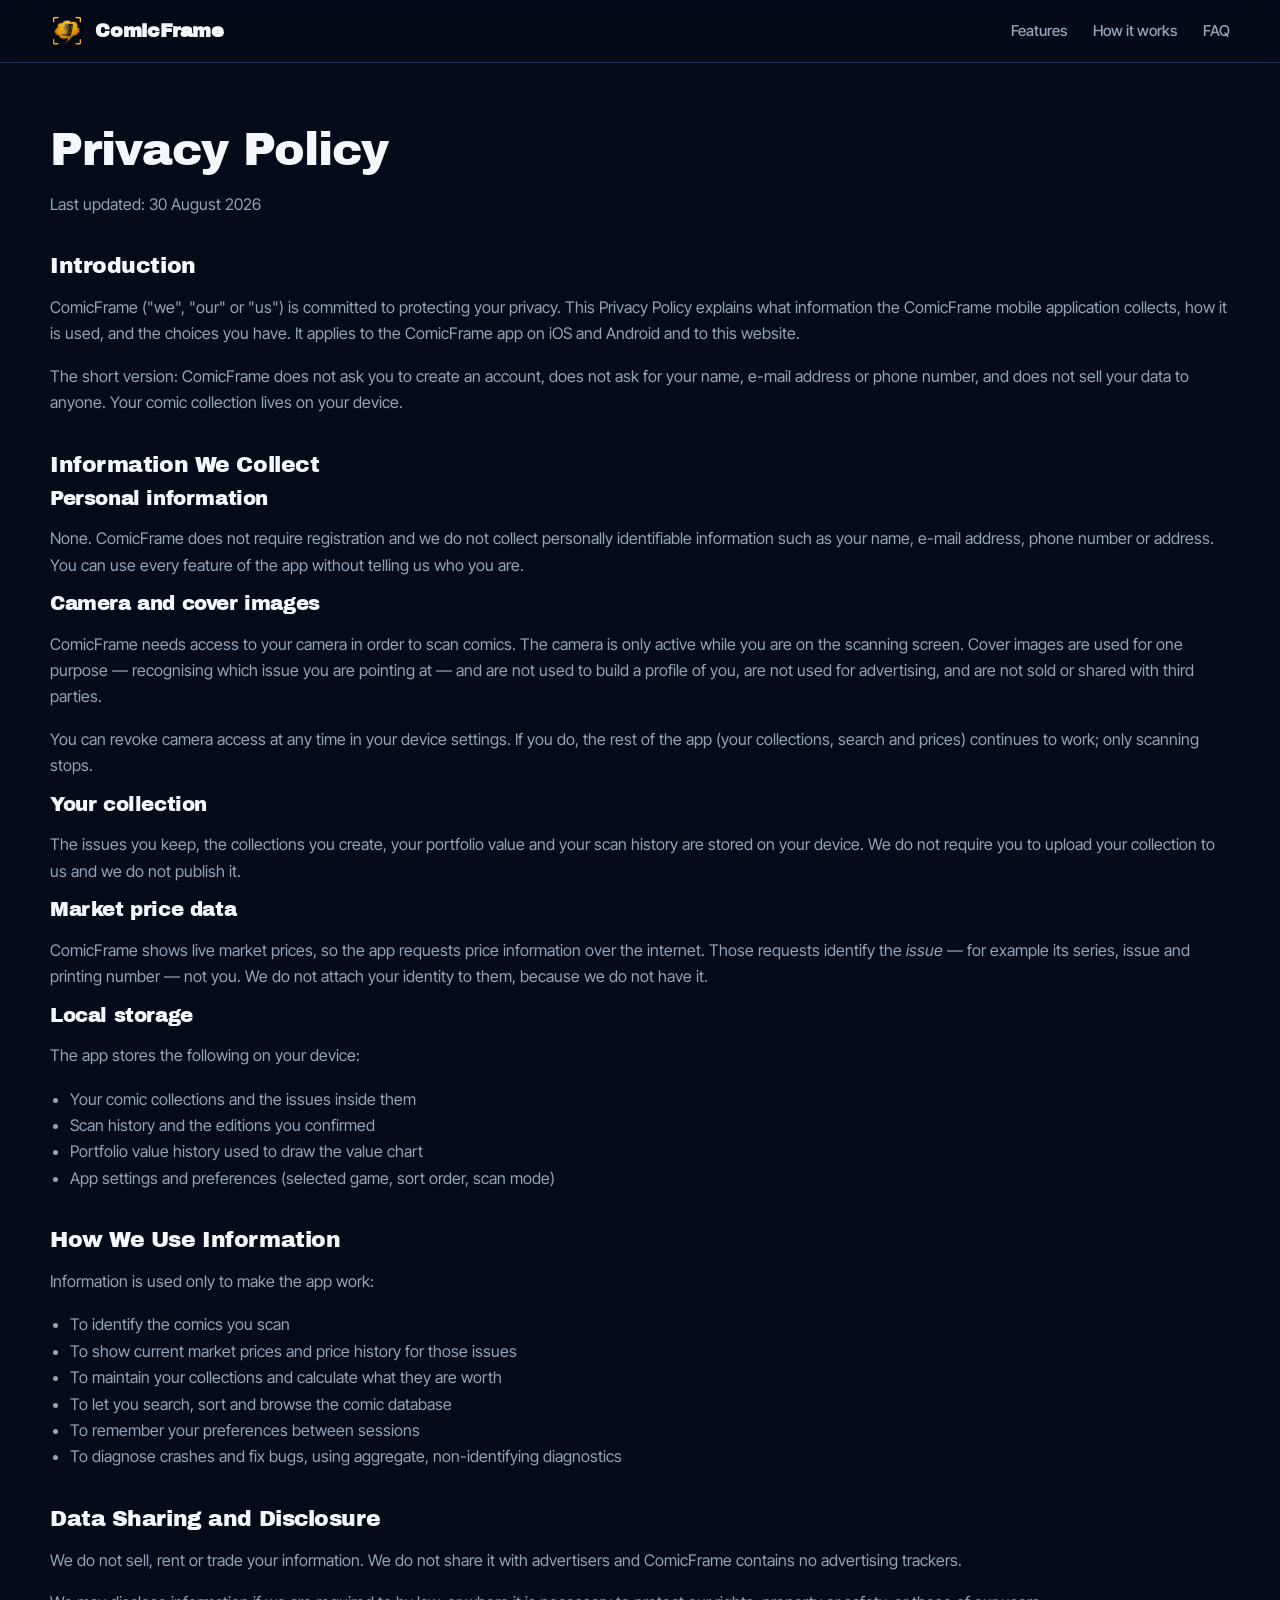
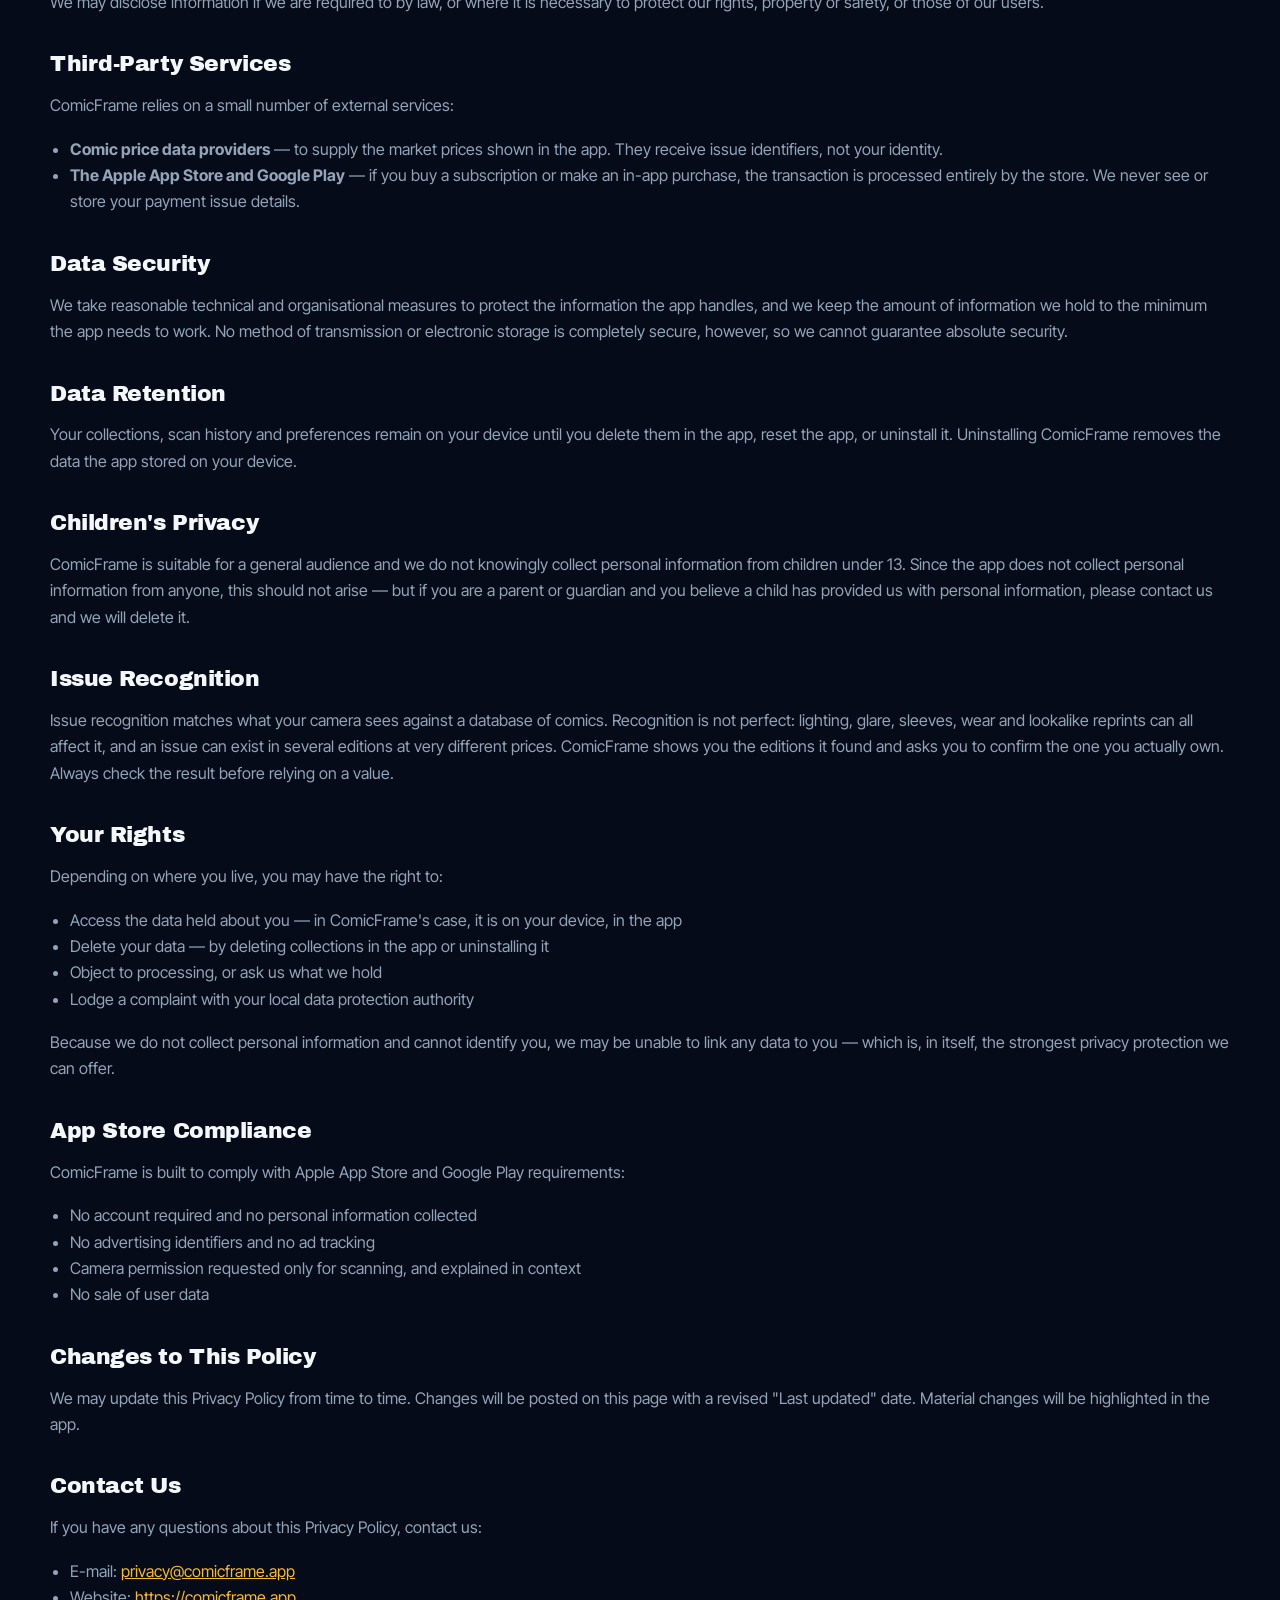
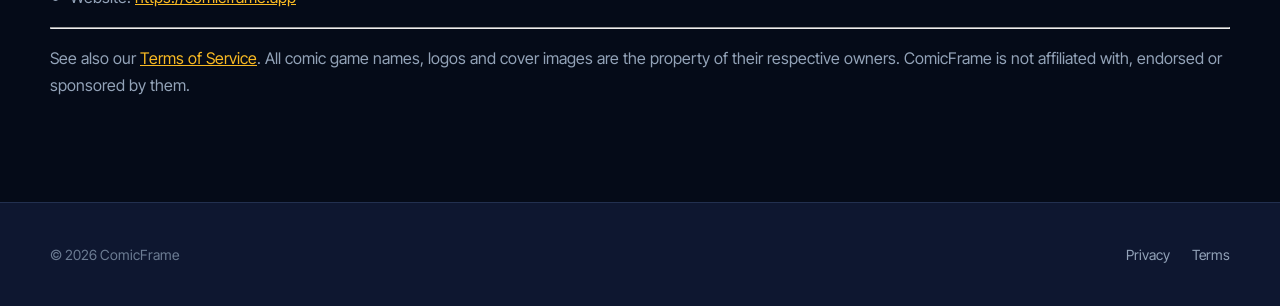
==== privacy.html @ e2e38753 "Add files via upload" ====
<!DOCTYPE html>
<html lang="en">
<head>
<meta charset="utf-8">
<meta name="viewport" content="width=device-width, initial-scale=1">
<title>Privacy Policy — ComicFrame</title>
<meta name="description" content="How ComicFrame handles your data: no account, no personal information, and your collection stays yours.">
<meta name="theme-color" content="#050B18">
<meta name="robots" content="index,follow">
<link rel="canonical" href="https://comicframe.app/privacy.html">
<link rel="icon" href="images/favicon-32.png" sizes="32x32">
<link rel="apple-touch-icon" href="images/apple-touch-icon.png">
<link rel="preconnect" href="https://fonts.googleapis.com">
<link rel="preconnect" href="https://fonts.gstatic.com" crossorigin>
<link href="https://fonts.googleapis.com/css2?family=Archivo+Black&family=Inter+Tight:wght@400;500;600;700&display=swap" rel="stylesheet">
<link rel="stylesheet" href="styles.css">
</head>
<body>

<a class="sr-only" href="#main">Skip to content</a>

<header class="nav" id="top">
  <div class="wrap nav__inner">
    <a class="brand" href="index.html">
      <img src="images/icon.png" alt="" width="34" height="34">
      <b>ComicFrame</b>
    </a>
    <nav class="nav__links" aria-label="Sections">
      <a href="index.html#features">Features</a>
      <a href="index.html#how">How it works</a>
      <a href="index.html#faq">FAQ</a>
    </nav>
  </div>
</header>

<main id="main" tabindex="-1" class="legal">
  <div class="wrap">
    <article>
        <header>
          <h1>Privacy Policy</h1>
          <p>Last updated: 30 August 2026</p>
        </header>
    
        <div>
          <h2>Introduction</h2>
          <p>
            ComicFrame ("we", "our" or "us") is committed to protecting your privacy. This Privacy
            Policy explains what information the ComicFrame mobile application collects, how it is
            used, and the choices you have. It applies to the ComicFrame app on iOS and Android and
            to this website.
          </p>
          <p>
            The short version: ComicFrame does not ask you to create an account, does not ask for
            your name, e-mail address or phone number, and does not sell your data to anyone. Your
            comic collection lives on your device.
          </p>
    
          <h2>Information We Collect</h2>
    
          <h3>Personal information</h3>
          <p>
            None. ComicFrame does not require registration and we do not collect personally
            identifiable information such as your name, e-mail address, phone number or address.
            You can use every feature of the app without telling us who you are.
          </p>
    
          <h3>Camera and cover images</h3>
          <p>
            ComicFrame needs access to your camera in order to scan comics. The camera is only active
            while you are on the scanning screen. Cover images are used for one purpose — recognising
            which issue you are pointing at — and are not used to build a profile of you, are not
            used for advertising, and are not sold or shared with third parties.
          </p>
          <p>
            You can revoke camera access at any time in your device settings. If you do, the rest of
            the app (your collections, search and prices) continues to work; only scanning stops.
          </p>
    
          <h3>Your collection</h3>
          <p>
            The issues you keep, the collections you create, your portfolio value and your scan
            history are stored on your device. We do not require you to upload your collection to us
            and we do not publish it.
          </p>
    
          <h3>Market price data</h3>
          <p>
            ComicFrame shows live market prices, so the app requests price information over the
            internet. Those requests identify the <em>issue</em> — for example its series, issue and printing
            number — not you. We do not attach your identity to them, because we do not have it.
          </p>
    
          <h3>Local storage</h3>
          <p>The app stores the following on your device:</p>
          <ul>
            <li>Your comic collections and the issues inside them</li>
            <li>Scan history and the editions you confirmed</li>
            <li>Portfolio value history used to draw the value chart</li>
            <li>App settings and preferences (selected game, sort order, scan mode)</li>
          </ul>
    
          <h2>How We Use Information</h2>
          <p>Information is used only to make the app work:</p>
          <ul>
            <li>To identify the comics you scan</li>
            <li>To show current market prices and price history for those issues</li>
            <li>To maintain your collections and calculate what they are worth</li>
            <li>To let you search, sort and browse the comic database</li>
            <li>To remember your preferences between sessions</li>
            <li>To diagnose crashes and fix bugs, using aggregate, non-identifying diagnostics</li>
          </ul>
    
          <h2>Data Sharing and Disclosure</h2>
          <p>
            We do not sell, rent or trade your information. We do not share it with advertisers and
            ComicFrame contains no advertising trackers.
          </p>
          <p>
            We may disclose information if we are required to by law, or where it is necessary to
            protect our rights, property or safety, or those of our users.
          </p>
    
          <h2>Third-Party Services</h2>
          <p>ComicFrame relies on a small number of external services:</p>
          <ul>
            <li>
              <strong>Comic price data providers</strong> — to supply the market prices shown in the
              app. They receive issue identifiers, not your identity.
            </li>
            <li>
              <strong>The Apple App Store and Google Play</strong> — if you buy a subscription or make
              an in-app purchase, the transaction is processed entirely by the store. We never see or
              store your payment issue details.
            </li>
          </ul>
    
          <h2>Data Security</h2>
          <p>
            We take reasonable technical and organisational measures to protect the information the
            app handles, and we keep the amount of information we hold to the minimum the app needs
            to work. No method of transmission or electronic storage is completely secure, however,
            so we cannot guarantee absolute security.
          </p>
    
          <h2>Data Retention</h2>
          <p>
            Your collections, scan history and preferences remain on your device until you delete
            them in the app, reset the app, or uninstall it. Uninstalling ComicFrame removes the data
            the app stored on your device.
          </p>
    
          <h2>Children's Privacy</h2>
          <p>
            ComicFrame is suitable for a general audience and we do not knowingly collect personal
            information from children under 13. Since the app does not collect personal information
            from anyone, this should not arise — but if you are a parent or guardian and you believe
            a child has provided us with personal information, please contact us and we will delete
            it.
          </p>
    
          <h2>Issue Recognition</h2>
          <p>
            Issue recognition matches what your camera sees against a database of comics.
            Recognition is not perfect: lighting, glare, sleeves, wear and lookalike reprints can all
            affect it, and an issue can exist in several editions at very different prices. ComicFrame
            shows you the editions it found and asks you to confirm the one you actually own. Always
            check the result before relying on a value.
          </p>
    
          <h2>Your Rights</h2>
          <p>Depending on where you live, you may have the right to:</p>
          <ul>
            <li>Access the data held about you — in ComicFrame's case, it is on your device, in the app</li>
            <li>Delete your data — by deleting collections in the app or uninstalling it</li>
            <li>Object to processing, or ask us what we hold</li>
            <li>Lodge a complaint with your local data protection authority</li>
          </ul>
          <p>
            Because we do not collect personal information and cannot identify you, we may be unable
            to link any data to you — which is, in itself, the strongest privacy protection we can
            offer.
          </p>
    
          <h2>App Store Compliance</h2>
          <p>ComicFrame is built to comply with Apple App Store and Google Play requirements:</p>
          <ul>
            <li>No account required and no personal information collected</li>
            <li>No advertising identifiers and no ad tracking</li>
            <li>Camera permission requested only for scanning, and explained in context</li>
            <li>No sale of user data</li>
          </ul>
    
          <h2>Changes to This Policy</h2>
          <p>
            We may update this Privacy Policy from time to time. Changes will be posted on this page
            with a revised "Last updated" date. Material changes will be highlighted in the app.
          </p>
    
          <h2>Contact Us</h2>
          <p>If you have any questions about this Privacy Policy, contact us:</p>
          <ul>
            <li>E-mail: <a href="mailto:privacy@comicframe.app">privacy@comicframe.app</a></li>
            <li>Website: <a href="https://comicframe.app">https://comicframe.app</a></li>
          </ul>
    
          <hr>
    
          <p>
            See also our <a href="terms.html">Terms of Service</a>. All comic game names, logos
            and cover images are the property of their respective owners. ComicFrame is not affiliated
            with, endorsed or sponsored by them.
          </p>
        </div>
      </article>
  </div>
</main>

<footer class="footer">
  <div class="wrap footer__inner">
    <small>&copy; 2026 ComicFrame</small>
    <nav aria-label="Legal">
      <a href="privacy.html">Privacy</a>
      <a href="terms.html">Terms</a>
    </nav>
  </div>
</footer>

</body>
</html>
---- styles.css ----
/* ═══════════════════════════════════════════════════════════════
   ComicFrame — styles.css
   Bez frameworków, bez zależności.

   TOŻSAMOŚĆ WZIĘTA Z IKONY, nie wymyślona od nowa: granatowe tło,
   złoty akcent, rastrowe kropki i narożniki celownika. Ikona ma
   dokładnie te cztery elementy i strona ma je powtarzać, żeby
   listing w sklepie i strona wyglądały jak jedna rzecz.

   Barwy złota pobrane próbnikiem wprost z `images/icon.png`
   (#F9BA23 w dymku), nie dobrane na oko.
   ═══════════════════════════════════════════════════════════════ */

:root {
  /* Granat — trzy poziomy głębi. Tło jest niemal czarne, tak jak
     w ikonie; panele wychodzą z niego, zamiast na nim leżeć. */
  --bg: #050B18;
  --surface: #0E1730;
  --surface-hi: #16223F;
  --border: #22304F;
  --border-hi: #35486F;

  /* Złoto z ikony. `gold` to barwa dymku, `gold-hi` rozjaśnienie
     na krawędzi, `gold-lo` cień pod spodem. */
  --gold: #F9BA23;
  --gold-hi: #FFD24A;
  --gold-lo: #C88A10;
  --on-gold: #0A0F19;

  --ink: #F4F7FB;
  --muted: #93A3B8;
  --muted-dim: #6C7C93;
  --up: #3FD18B;

  --maxw: 1180px;
  --radius: 18px;

  /* Rastrowe kropki — sygnatura komiksu. Jeden gradient, używany
     wielokrotnie; trzymany w zmiennej, żeby gęstość dało się
     zmienić w jednym miejscu. */
  --halftone: radial-gradient(circle at center, rgba(249, 186, 35, .16) 1.4px, transparent 1.6px);
}

* { box-sizing: border-box; }

html { scroll-behavior: smooth; }
@media (prefers-reduced-motion: reduce) {
  html { scroll-behavior: auto; }
}

body {
  margin: 0;
  background: var(--bg);
  color: var(--ink);
  font: 400 17px/1.65 'Inter Tight', -apple-system, BlinkMacSystemFont, 'Segoe UI', system-ui, sans-serif;
  -webkit-font-smoothing: antialiased;
  overflow-x: hidden;
}

h1, h2, h3 {
  font-family: 'Archivo Black', 'Inter Tight', system-ui, sans-serif;
  font-weight: 400;
  line-height: 1.04;
  letter-spacing: -.02em;
  text-wrap: balance;
  margin: 0;
}

a { color: var(--gold); text-decoration: none; }
a:hover { color: var(--gold-hi); }

:focus-visible {
  outline: 3px solid var(--gold);
  outline-offset: 3px;
  border-radius: 6px;
}

img { max-width: 100%; height: auto; display: block; }

.wrap { width: min(100% - 40px, var(--maxw)); margin-inline: auto; }

.sr-only {
  position: absolute; width: 1px; height: 1px;
  padding: 0; margin: -1px; overflow: hidden;
  clip-path: inset(50%); white-space: nowrap;
}

.gold-word { color: var(--gold); }

/* ── Nawigacja ─────────────────────────────────────────────── */

.nav {
  position: sticky; top: 0; z-index: 50;
  background: rgba(5, 11, 24, .82);
  backdrop-filter: blur(14px);
  border-bottom: 1px solid var(--border);
}

.nav__inner {
  display: flex; align-items: center; gap: 24px;
  padding: 14px 0;
}

.brand { display: flex; align-items: center; gap: 11px; color: var(--ink); }
.brand img { width: 34px; height: 34px; border-radius: 9px; }
.brand b {
  font-family: 'Archivo Black', system-ui, sans-serif;
  font-size: 19px; letter-spacing: -.01em;
}

.nav__links { display: flex; gap: 26px; margin-left: auto; }
.nav__links a { color: var(--muted); font-size: 15px; font-weight: 500; }
.nav__links a:hover { color: var(--ink); }

@media (max-width: 780px) { .nav__links { display: none; } }

/* ── Przyciski ─────────────────────────────────────────────── */

.btn {
  display: inline-flex; align-items: center; gap: 9px;
  padding: 13px 22px;
  border-radius: 13px;
  font-weight: 700; font-size: 15px;
  border: 1px solid transparent;
  transition: transform .16s ease, box-shadow .16s ease, background .16s ease;
}

/* Tekst na złocie MUSI być ciemny. Biel na #F9BA23 daje ok. 2:1,
   czyli poniżej każdego progu czytelności. */
.btn--gold {
  background: linear-gradient(180deg, var(--gold-hi), var(--gold));
  color: var(--on-gold);
  box-shadow: 0 8px 24px rgba(249, 186, 35, .22);
}
.btn--gold:hover { color: var(--on-gold); transform: translateY(-2px); box-shadow: 0 12px 30px rgba(249, 186, 35, .3); }

.btn--ghost {
  background: var(--surface);
  border-color: var(--border-hi);
  color: var(--ink);
}
.btn--ghost:hover { color: var(--ink); background: var(--surface-hi); transform: translateY(-2px); }

.stores { display: flex; flex-wrap: wrap; gap: 12px; margin-top: 30px; }

/* ── Sekcja hero ───────────────────────────────────────────── */

.hero { position: relative; padding: 84px 0 72px; overflow: hidden; }

.hero__bg { position: absolute; inset: 0; pointer-events: none; }

/* Promienie z okładki na ikonie. Stożkowy gradient daje ten sam
   efekt co rysowane linie, ale bez pliku graficznego. */
.hero__rays {
  position: absolute; left: 50%; top: -28%;
  width: 130vmax; height: 130vmax; transform: translateX(-50%);
  background: conic-gradient(from 200deg,
    transparent 0deg 6deg, rgba(249, 186, 35, .05) 6deg 12deg,
    transparent 12deg 18deg, rgba(249, 186, 35, .05) 18deg 24deg,
    transparent 24deg 30deg, rgba(249, 186, 35, .05) 30deg 36deg,
    transparent 36deg 42deg, rgba(249, 186, 35, .05) 42deg 48deg,
    transparent 48deg 140deg);
  opacity: .8;
}

.hero__dots {
  position: absolute; inset: 0;
  background-image: var(--halftone);
  background-size: 22px 22px;
  mask-image: radial-gradient(ellipse 70% 55% at 50% 30%, #000 40%, transparent 100%);
  -webkit-mask-image: radial-gradient(ellipse 70% 55% at 50% 30%, #000 40%, transparent 100%);
}

.hero__glow {
  position: absolute; left: 50%; top: -140px;
  width: 760px; height: 560px; transform: translateX(-50%);
  background: radial-gradient(closest-side, rgba(249, 186, 35, .14), transparent);
}

.hero__inner {
  position: relative;
  display: grid; grid-template-columns: 1.08fr .92fr;
  gap: 56px; align-items: center;
}

.hero h1 { font-size: clamp(42px, 6.4vw, 76px); }

.eyebrow {
  display: inline-flex; align-items: center; gap: 9px;
  font-size: 12px; font-weight: 700; letter-spacing: .16em;
  text-transform: uppercase; color: var(--gold);
  border: 1px solid rgba(249, 186, 35, .34);
  background: rgba(249, 186, 35, .07);
  padding: 7px 14px; border-radius: 999px;
  margin-bottom: 22px;
}

.hero__lead {
  font-size: clamp(17px, 2vw, 20px);
  color: var(--muted); margin: 22px 0 0; max-width: 34em;
}

.hero__note { margin-top: 16px; font-size: 14px; color: var(--muted-dim); }

/* Telefon w hero dostaje narożniki celownika — ten sam element,
   który obramowuje ikonę. */
.shot { position: relative; }

/* Zrzut telefonu ma proporcje 1:2, wiec przy pelnej szerokosci kolumny
   urosl na dwa ekrany i wypychal wszystko ponizej. Ograniczenie WYSOKOSCI,
   nie szerokosci: przy niskim oknie kadr sam sie zwezi, zamiast wystawac. */
.shot img {
  border-radius: 22px;
  box-shadow: 0 30px 70px rgba(0, 0, 0, .55);
  max-height: min(74vh, 620px);
  width: auto;
  margin-inline: auto;
}

/* Narozniki celownika — ten sam element, ktory obramowuje ikone.
   `.shot` jest zwezone do szerokosci obrazu (`width: fit-content`),
   inaczej narozniki trzymalyby sie krawedzi KOLUMNY siatki i wisialy
   w powietrzu obok telefonu. */
.shot { width: fit-content; margin-inline: auto; }
.shot::before, .shot::after {
  content: ''; position: absolute; width: 46px; height: 46px;
  border: 5px solid var(--gold); border-radius: 4px;
}
.shot::before { top: -14px; left: -14px; border-right: 0; border-bottom: 0; }
.shot::after { bottom: -14px; right: -14px; border-left: 0; border-top: 0; }

@media (max-width: 900px) {
  .hero__inner { grid-template-columns: 1fr; gap: 44px; }
  .hero { padding-top: 56px; }
}

/* ── Pasek liczb ───────────────────────────────────────────── */

.ledger { border-block: 1px solid var(--border); background: var(--surface); }

.ledger__grid {
  display: grid; grid-template-columns: repeat(4, 1fr);
  margin: 0;
}

.ledger__cell {
  padding: 26px 20px; text-align: center;
  border-left: 1px solid var(--border);
}
.ledger__cell:first-child { border-left: 0; }

.ledger__label {
  font-size: 12px; letter-spacing: .13em; text-transform: uppercase;
  color: var(--muted-dim); margin-bottom: 8px;
}
.ledger__num {
  margin: 0;
  font-family: 'Archivo Black', system-ui, sans-serif;
  font-size: clamp(24px, 3.2vw, 34px); color: var(--gold);
  font-variant-numeric: tabular-nums;
}
.ledger__num em { font-style: normal; color: var(--gold-lo); }

.ledger__num--live { display: flex; align-items: center; justify-content: center; gap: 9px; color: var(--up); }
.dot {
  width: 10px; height: 10px; border-radius: 50%;
  background: var(--up); box-shadow: 0 0 0 5px rgba(63, 209, 139, .16);
}

@media (max-width: 700px) {
  .ledger__grid { grid-template-columns: repeat(2, 1fr); }
  .ledger__cell:nth-child(3) { border-left: 0; }
  .ledger__cell:nth-child(n+3) { border-top: 1px solid var(--border); }
}

/* ── Sekcje ────────────────────────────────────────────────── */

.section { padding: 88px 0; }
.section--alt { background: var(--surface); border-block: 1px solid var(--border); }

.section__head { max-width: 42rem; margin-bottom: 46px; }
.section__head h2 { font-size: clamp(30px, 4.4vw, 46px); }
.section__head p { color: var(--muted); font-size: 18px; margin: 16px 0 0; }

/* ── Panele (karty) ────────────────────────────────────────── */

/* PANEL KOMIKSOWY: gruby kontur i twardy cień z przesunięciem,
   jak kadr na stronie zeszytu. Zwykły miękki cień gubiłby
   związek z ikoną. */
.grid { display: grid; gap: 20px; }
.grid--3 { grid-template-columns: repeat(3, 1fr); }
.grid--2 { grid-template-columns: repeat(2, 1fr); }

.panel {
  position: relative;
  background: var(--bg);
  border: 2px solid var(--border-hi);
  border-radius: var(--radius);
  padding: 28px;
  box-shadow: 6px 6px 0 rgba(249, 186, 35, .14);
  transition: transform .18s ease, box-shadow .18s ease, border-color .18s ease;
}
.panel:hover {
  transform: translate(-2px, -2px);
  box-shadow: 10px 10px 0 rgba(249, 186, 35, .22);
  border-color: var(--gold-lo);
}

.section--alt .panel { background: var(--bg); }

.panel__icon {
  width: 46px; height: 46px; border-radius: 12px;
  display: grid; place-items: center;
  background: rgba(249, 186, 35, .12);
  border: 1px solid rgba(249, 186, 35, .3);
  color: var(--gold); font-size: 22px;
  margin-bottom: 18px;
}

.panel h3 { font-size: 20px; margin-bottom: 10px; }
.panel p { color: var(--muted); margin: 0; font-size: 16px; }

@media (max-width: 900px) { .grid--3 { grid-template-columns: 1fr; } .grid--2 { grid-template-columns: 1fr; } }

/* ── Kroki ─────────────────────────────────────────────────── */

.steps { counter-reset: krok; display: grid; gap: 18px; grid-template-columns: repeat(3, 1fr); }

.step {
  position: relative; padding: 30px 26px 26px;
  background: var(--bg);
  border: 2px solid var(--border-hi); border-radius: var(--radius);
}
.step::before {
  counter-increment: krok; content: counter(krok);
  position: absolute; top: -19px; left: 24px;
  width: 38px; height: 38px; border-radius: 50%;
  display: grid; place-items: center;
  background: linear-gradient(180deg, var(--gold-hi), var(--gold));
  color: var(--on-gold);
  font-family: 'Archivo Black', system-ui, sans-serif; font-size: 17px;
  box-shadow: 0 6px 16px rgba(249, 186, 35, .3);
}
.step h3 { font-size: 19px; margin: 10px 0 8px; }
.step p { color: var(--muted); margin: 0; font-size: 16px; }

@media (max-width: 900px) { .steps { grid-template-columns: 1fr; } }

/* ── Galeria zrzutów ───────────────────────────────────────── */

.shots {
  display: grid; grid-template-columns: repeat(4, 1fr); gap: 18px;
}
.shots img {
  border-radius: 16px;
  border: 2px solid var(--border-hi);
  box-shadow: 0 18px 40px rgba(0, 0, 0, .45);
}

@media (max-width: 980px) { .shots { grid-template-columns: repeat(2, 1fr); } }

/* ── FAQ ───────────────────────────────────────────────────── */

.faq { display: grid; gap: 12px; max-width: 52rem; }

.faq details {
  background: var(--bg);
  border: 2px solid var(--border-hi); border-radius: 14px;
  padding: 18px 22px;
}
.faq summary {
  cursor: pointer; font-weight: 600; font-size: 17px;
  list-style: none; display: flex; justify-content: space-between; gap: 18px;
}
.faq summary::-webkit-details-marker { display: none; }
.faq summary::after { content: '+'; color: var(--gold); font-size: 24px; line-height: 1; }
.faq details[open] summary::after { content: '−'; }
.faq p { color: var(--muted); margin: 14px 0 0; font-size: 16px; }

/* ── Wezwanie końcowe ──────────────────────────────────────── */

.cta { position: relative; padding: 92px 0; overflow: hidden; text-align: center; }
.cta__dots {
  position: absolute; inset: 0;
  background-image: var(--halftone); background-size: 20px 20px;
  mask-image: radial-gradient(ellipse 60% 70% at 50% 50%, #000 30%, transparent 100%);
  -webkit-mask-image: radial-gradient(ellipse 60% 70% at 50% 50%, #000 30%, transparent 100%);
}
.cta__inner { position: relative; }
.cta h2 { font-size: clamp(30px, 5vw, 52px); }
.cta p { color: var(--muted); font-size: 19px; margin: 18px auto 0; max-width: 34em; }
.cta .stores { justify-content: center; }

/* ── Stopka ────────────────────────────────────────────────── */

.footer { border-top: 1px solid var(--border); padding: 40px 0; background: var(--surface); }
.footer__inner { display: flex; flex-wrap: wrap; gap: 20px; align-items: center; justify-content: space-between; }
.footer small { color: var(--muted-dim); font-size: 14px; }
.footer nav { display: flex; gap: 22px; }
.footer nav a { color: var(--muted); font-size: 14px; }
.footer nav a:hover { color: var(--ink); }

/* ── Odsłanianie przy przewijaniu ──────────────────────────── */

/* Stan ukryty istnieje TYLKO gdy JavaScript dodał `html.motion`.
   Bez skryptu wszystko jest widoczne od razu — animacja nie może
   decydować o tym, czy treść w ogóle się pokaże. */
.motion .reveal { opacity: 0; transform: translateY(18px); }
.motion .reveal.is-in {
  opacity: 1; transform: none;
  transition: opacity .6s ease, transform .6s cubic-bezier(.22, 1, .36, 1);
}

@media (prefers-reduced-motion: reduce) {
  .motion .reveal { opacity: 1; transform: none; }
  .panel:hover, .btn:hover { transform: none; }
}

/* ── Strony prawne ─────────────────────────────────────────── */

.legal { padding: 64px 0 88px; }
.legal h1 { font-size: clamp(32px, 5vw, 46px); margin-bottom: 10px; }
.legal .updated { color: var(--muted-dim); font-size: 14px; margin-bottom: 40px; }
.legal h2 { font-size: 22px; margin: 38px 0 12px; }
.legal p, .legal li { color: var(--muted); font-size: 16px; }
.legal ul { padding-left: 20px; }
.legal a { text-decoration: underline; }
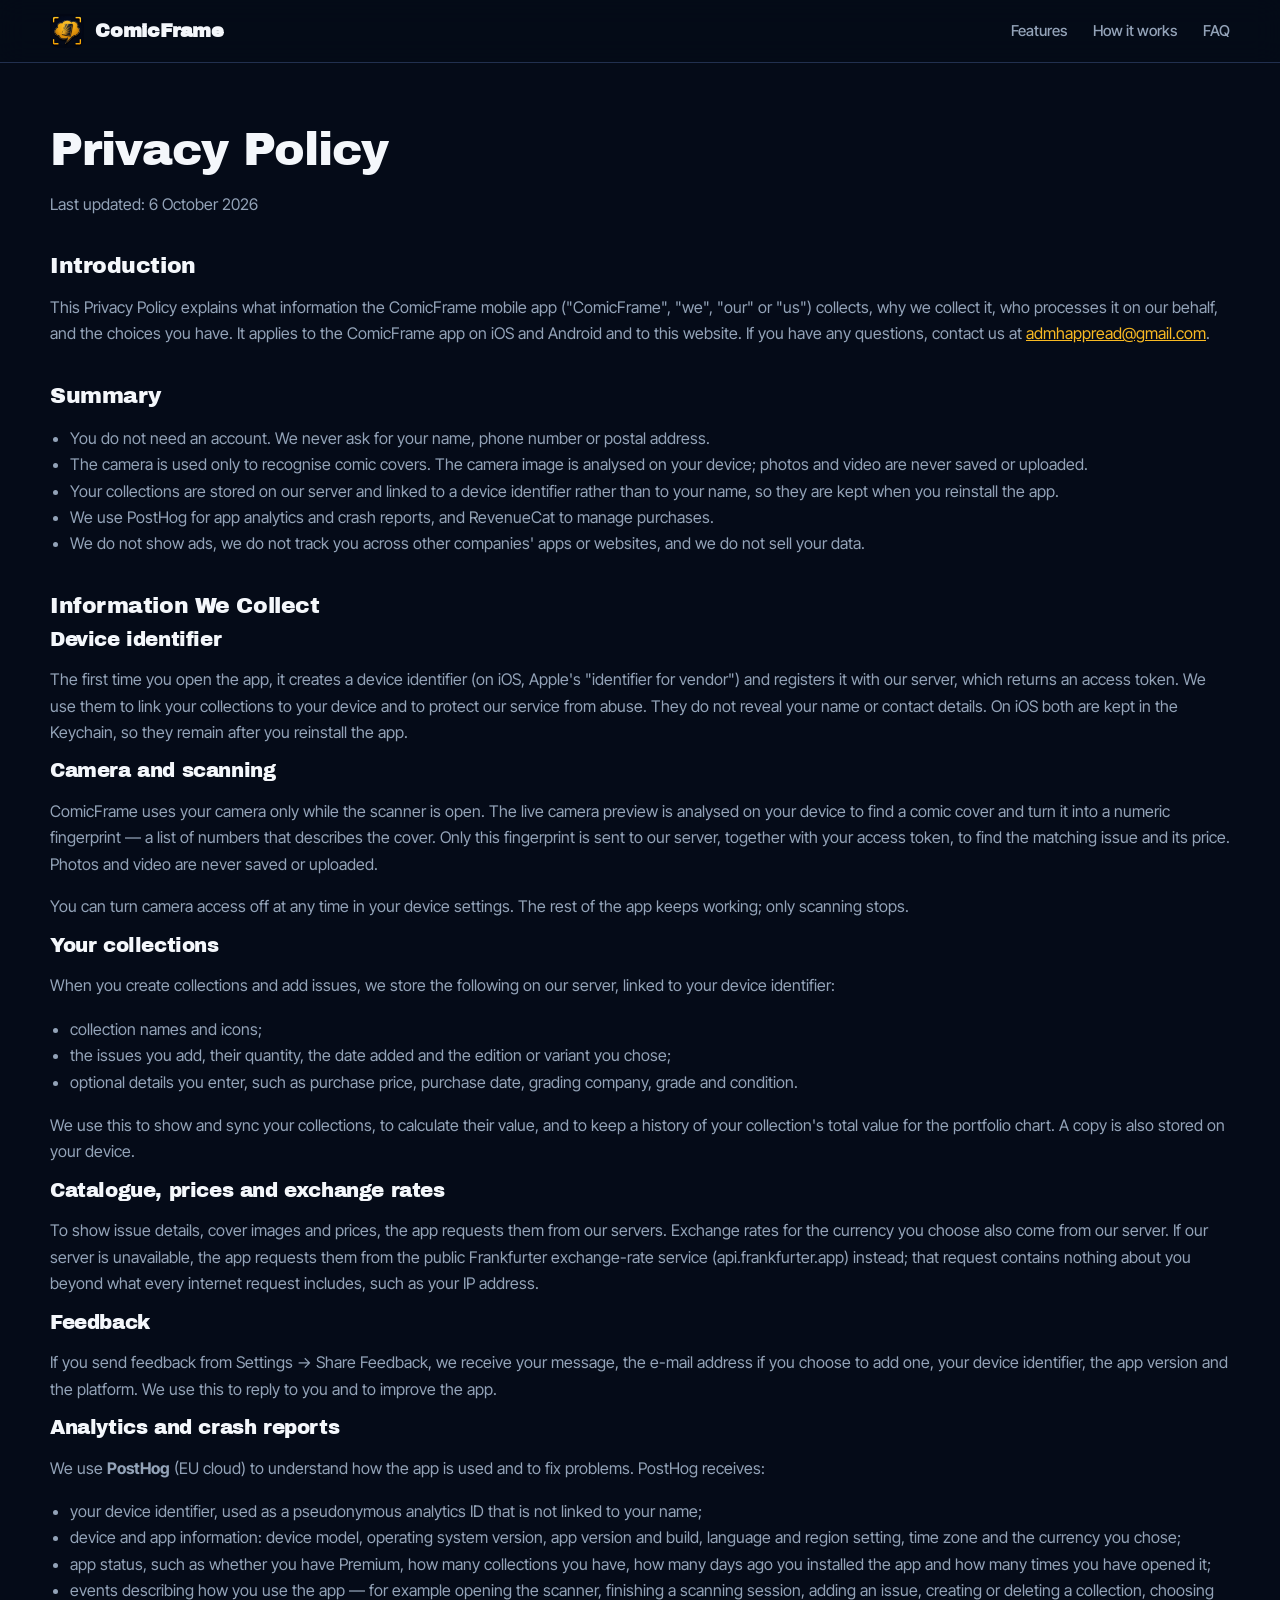
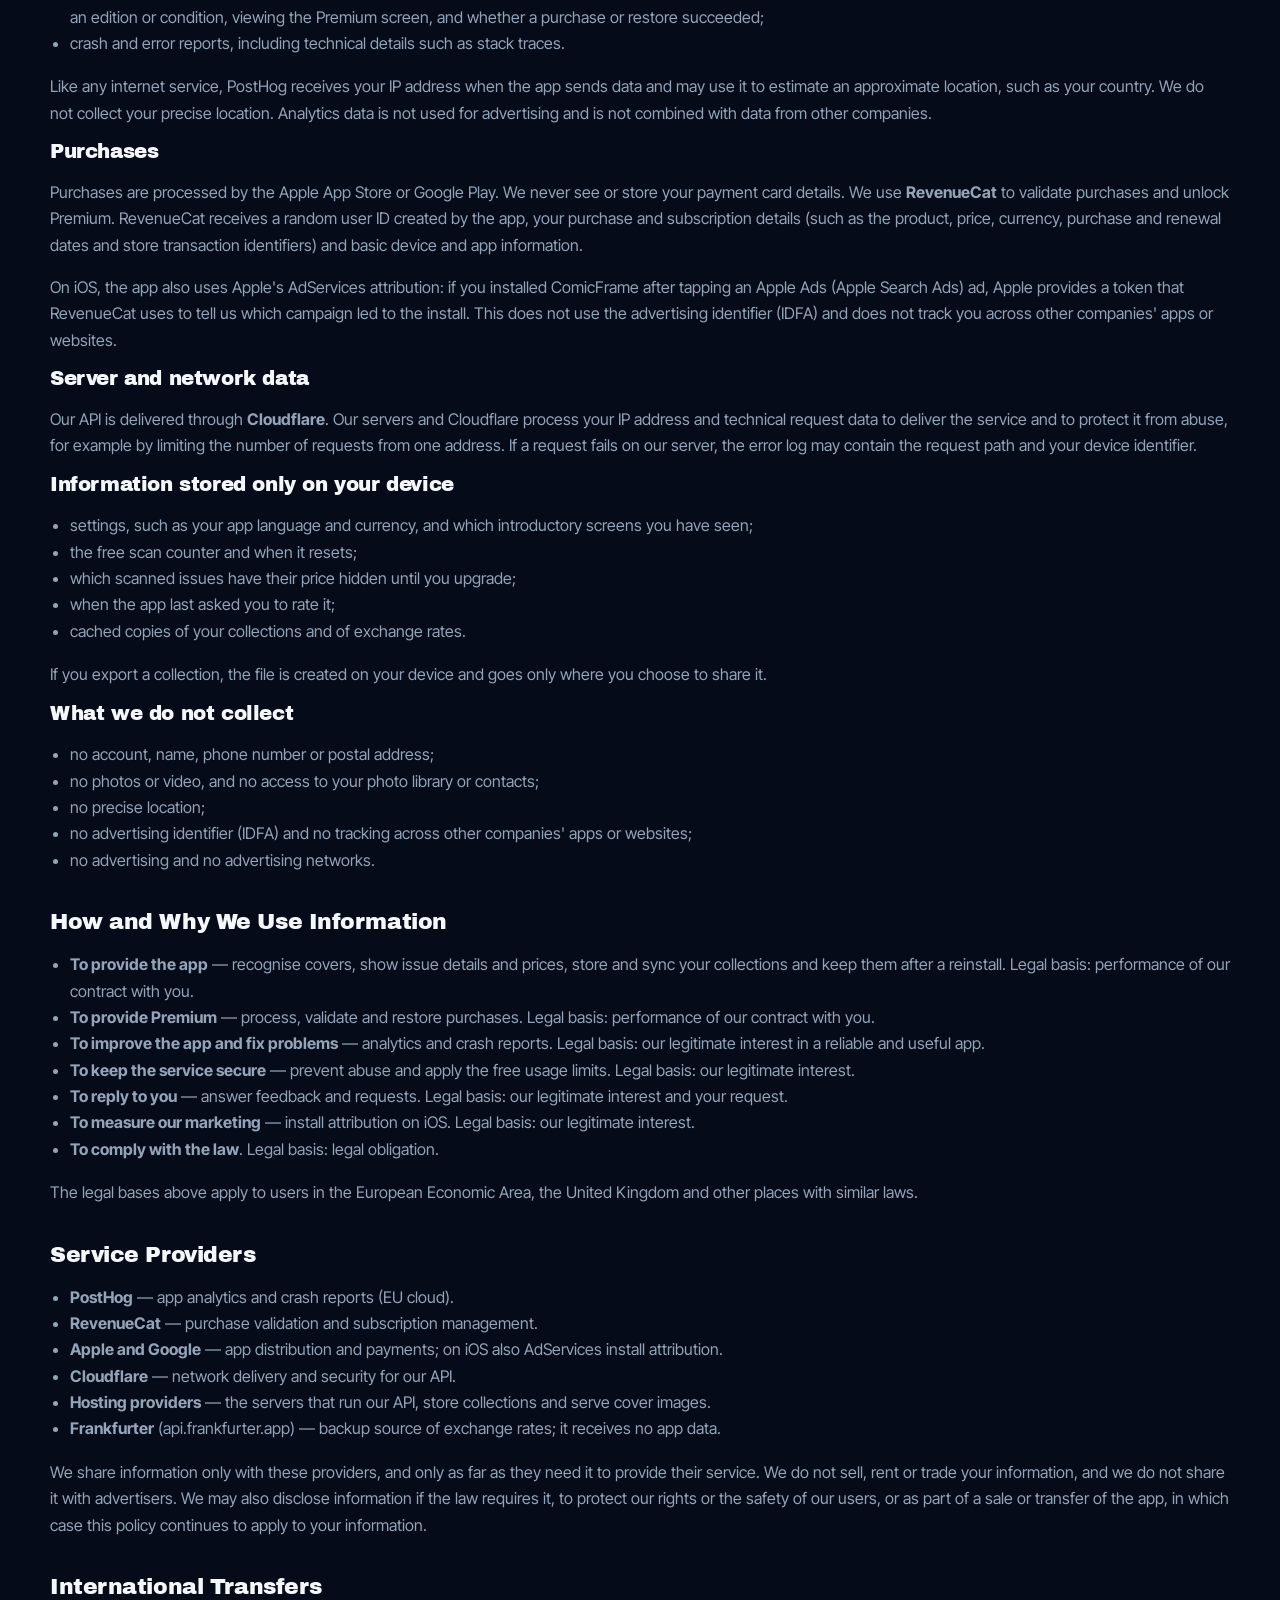
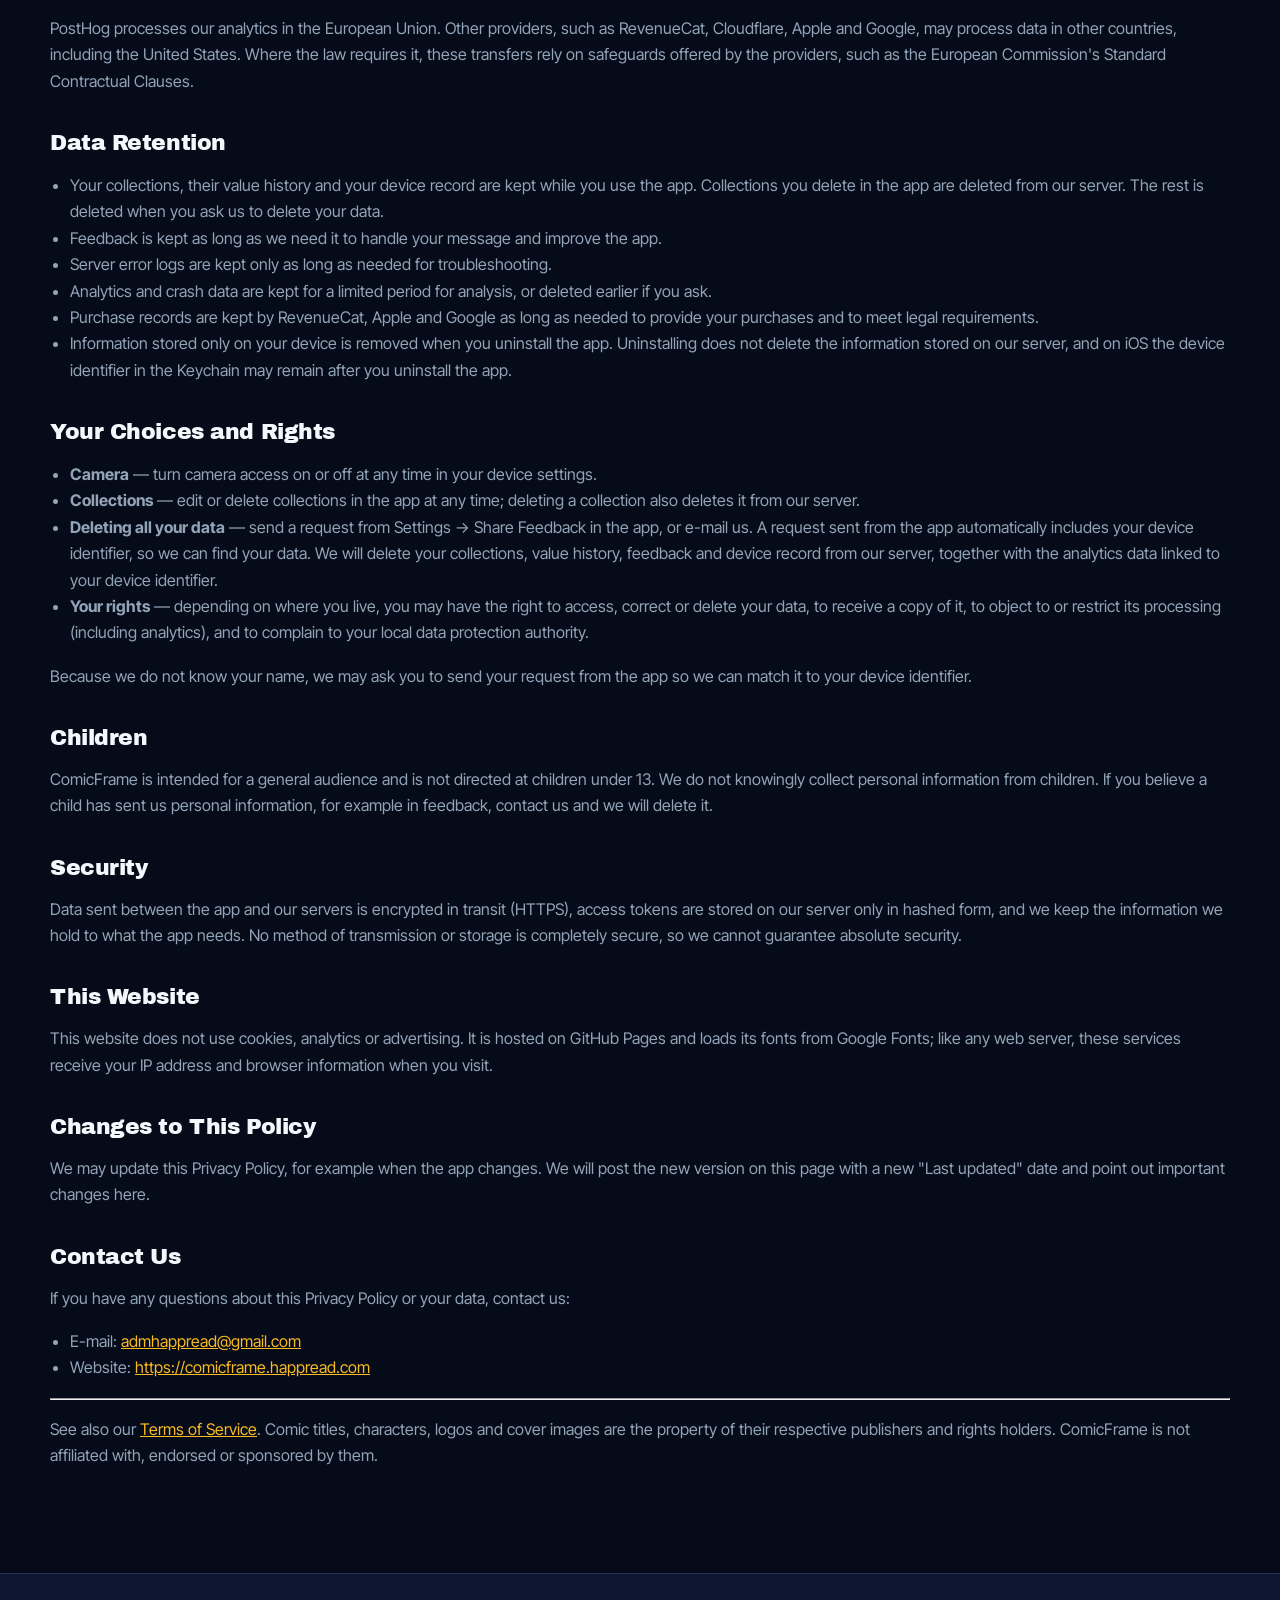
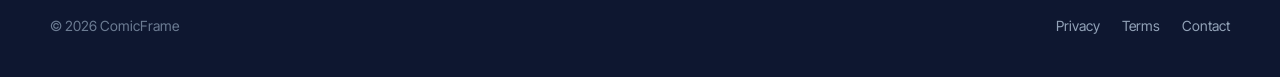
==== commit 6b2958bf: "Revise privacy policy details and contact info Updated the privacy policy to reflect changes in data" ====
--- a/privacy.html
+++ b/privacy.html
@@ -4,10 +4,10 @@
 <meta charset="utf-8">
 <meta name="viewport" content="width=device-width, initial-scale=1">
 <title>Privacy Policy — ComicFrame</title>
-<meta name="description" content="How ComicFrame handles your data: no account, no personal information, and your collection stays yours.">
+<meta name="description" content="What the ComicFrame app collects, why, who processes it on our behalf, and how to delete your data.">
 <meta name="theme-color" content="#050B18">
 <meta name="robots" content="index,follow">
-<link rel="canonical" href="https://comicframe.app/privacy.html">
+<link rel="canonical" href="https://comicframe.happread.com/privacy.html">
 <link rel="icon" href="images/favicon-32.png" sizes="32x32">
 <link rel="apple-touch-icon" href="images/apple-touch-icon.png">
 <link rel="preconnect" href="https://fonts.googleapis.com">
@@ -38,177 +38,306 @@
     <article>
         <header>
           <h1>Privacy Policy</h1>
-          <p>Last updated: 30 August 2026</p>
+          <p>Last updated: 6 October 2026</p>
         </header>
-    
+
         <div>
           <h2>Introduction</h2>
           <p>
-            ComicFrame ("we", "our" or "us") is committed to protecting your privacy. This Privacy
-            Policy explains what information the ComicFrame mobile application collects, how it is
-            used, and the choices you have. It applies to the ComicFrame app on iOS and Android and
-            to this website.
-          </p>
-          <p>
-            The short version: ComicFrame does not ask you to create an account, does not ask for
-            your name, e-mail address or phone number, and does not sell your data to anyone. Your
-            comic collection lives on your device.
-          </p>
-    
+            This Privacy Policy explains what information the ComicFrame mobile app ("ComicFrame",
+            "we", "our" or "us") collects, why we collect it, who processes it on our behalf, and the
+            choices you have. It applies to the ComicFrame app on iOS and Android and to this website.
+            If you have any questions, contact us at
+            <a href="mailto:admhappread@gmail.com">admhappread@gmail.com</a>.
+          </p>
+
+          <h2>Summary</h2>
+          <ul>
+            <li>You do not need an account. We never ask for your name, phone number or postal address.</li>
+            <li>
+              The camera is used only to recognise comic covers. The camera image is analysed on your
+              device; photos and video are never saved or uploaded.
+            </li>
+            <li>
+              Your collections are stored on our server and linked to a device identifier rather than
+              to your name, so they are kept when you reinstall the app.
+            </li>
+            <li>We use PostHog for app analytics and crash reports, and RevenueCat to manage purchases.</li>
+            <li>
+              We do not show ads, we do not track you across other companies' apps or websites, and we
+              do not sell your data.
+            </li>
+          </ul>
+
           <h2>Information We Collect</h2>
-    
-          <h3>Personal information</h3>
-          <p>
-            None. ComicFrame does not require registration and we do not collect personally
-            identifiable information such as your name, e-mail address, phone number or address.
-            You can use every feature of the app without telling us who you are.
-          </p>
-    
-          <h3>Camera and cover images</h3>
-          <p>
-            ComicFrame needs access to your camera in order to scan comics. The camera is only active
-            while you are on the scanning screen. Cover images are used for one purpose — recognising
-            which issue you are pointing at — and are not used to build a profile of you, are not
-            used for advertising, and are not sold or shared with third parties.
-          </p>
-          <p>
-            You can revoke camera access at any time in your device settings. If you do, the rest of
-            the app (your collections, search and prices) continues to work; only scanning stops.
-          </p>
-    
-          <h3>Your collection</h3>
-          <p>
-            The issues you keep, the collections you create, your portfolio value and your scan
-            history are stored on your device. We do not require you to upload your collection to us
-            and we do not publish it.
-          </p>
-    
-          <h3>Market price data</h3>
-          <p>
-            ComicFrame shows live market prices, so the app requests price information over the
-            internet. Those requests identify the <em>issue</em> — for example its series, issue and printing
-            number — not you. We do not attach your identity to them, because we do not have it.
-          </p>
-    
-          <h3>Local storage</h3>
-          <p>The app stores the following on your device:</p>
-          <ul>
-            <li>Your comic collections and the issues inside them</li>
-            <li>Scan history and the editions you confirmed</li>
-            <li>Portfolio value history used to draw the value chart</li>
-            <li>App settings and preferences (selected game, sort order, scan mode)</li>
-          </ul>
-    
-          <h2>How We Use Information</h2>
-          <p>Information is used only to make the app work:</p>
-          <ul>
-            <li>To identify the comics you scan</li>
-            <li>To show current market prices and price history for those issues</li>
-            <li>To maintain your collections and calculate what they are worth</li>
-            <li>To let you search, sort and browse the comic database</li>
-            <li>To remember your preferences between sessions</li>
-            <li>To diagnose crashes and fix bugs, using aggregate, non-identifying diagnostics</li>
-          </ul>
-    
-          <h2>Data Sharing and Disclosure</h2>
-          <p>
-            We do not sell, rent or trade your information. We do not share it with advertisers and
-            ComicFrame contains no advertising trackers.
-          </p>
-          <p>
-            We may disclose information if we are required to by law, or where it is necessary to
-            protect our rights, property or safety, or those of our users.
-          </p>
-    
-          <h2>Third-Party Services</h2>
-          <p>ComicFrame relies on a small number of external services:</p>
-          <ul>
-            <li>
-              <strong>Comic price data providers</strong> — to supply the market prices shown in the
-              app. They receive issue identifiers, not your identity.
-            </li>
-            <li>
-              <strong>The Apple App Store and Google Play</strong> — if you buy a subscription or make
-              an in-app purchase, the transaction is processed entirely by the store. We never see or
-              store your payment issue details.
-            </li>
-          </ul>
-    
-          <h2>Data Security</h2>
-          <p>
-            We take reasonable technical and organisational measures to protect the information the
-            app handles, and we keep the amount of information we hold to the minimum the app needs
-            to work. No method of transmission or electronic storage is completely secure, however,
-            so we cannot guarantee absolute security.
-          </p>
-    
+
+          <h3>Device identifier</h3>
+          <p>
+            The first time you open the app, it creates a device identifier (on iOS, Apple's
+            "identifier for vendor") and registers it with our server, which returns an access token.
+            We use them to link your collections to your device and to protect our service from abuse.
+            They do not reveal your name or contact details. On iOS both are kept in the Keychain, so
+            they remain after you reinstall the app.
+          </p>
+
+          <h3>Camera and scanning</h3>
+          <p>
+            ComicFrame uses your camera only while the scanner is open. The live camera preview is
+            analysed on your device to find a comic cover and turn it into a numeric fingerprint — a
+            list of numbers that describes the cover. Only this fingerprint is sent to our server,
+            together with your access token, to find the matching issue and its price. Photos and
+            video are never saved or uploaded.
+          </p>
+          <p>
+            You can turn camera access off at any time in your device settings. The rest of the app
+            keeps working; only scanning stops.
+          </p>
+
+          <h3>Your collections</h3>
+          <p>When you create collections and add issues, we store the following on our server, linked to your device identifier:</p>
+          <ul>
+            <li>collection names and icons;</li>
+            <li>the issues you add, their quantity, the date added and the edition or variant you chose;</li>
+            <li>optional details you enter, such as purchase price, purchase date, grading company, grade and condition.</li>
+          </ul>
+          <p>
+            We use this to show and sync your collections, to calculate their value, and to keep a
+            history of your collection's total value for the portfolio chart. A copy is also stored on
+            your device.
+          </p>
+
+          <h3>Catalogue, prices and exchange rates</h3>
+          <p>
+            To show issue details, cover images and prices, the app requests them from our servers.
+            Exchange rates for the currency you choose also come from our server. If our server is
+            unavailable, the app requests them from the public Frankfurter exchange-rate service
+            (api.frankfurter.app) instead; that request contains nothing about you beyond what every
+            internet request includes, such as your IP address.
+          </p>
+
+          <h3>Feedback</h3>
+          <p>
+            If you send feedback from Settings → Share Feedback, we receive your message, the e-mail
+            address if you choose to add one, your device identifier, the app version and the
+            platform. We use this to reply to you and to improve the app.
+          </p>
+
+          <h3>Analytics and crash reports</h3>
+          <p>We use <strong>PostHog</strong> (EU cloud) to understand how the app is used and to fix problems. PostHog receives:</p>
+          <ul>
+            <li>your device identifier, used as a pseudonymous analytics ID that is not linked to your name;</li>
+            <li>
+              device and app information: device model, operating system version, app version and
+              build, language and region setting, time zone and the currency you chose;
+            </li>
+            <li>
+              app status, such as whether you have Premium, how many collections you have, how many
+              days ago you installed the app and how many times you have opened it;
+            </li>
+            <li>
+              events describing how you use the app — for example opening the scanner, finishing a
+              scanning session, adding an issue, creating or deleting a collection, choosing an
+              edition or condition, viewing the Premium screen, and whether a purchase or restore
+              succeeded;
+            </li>
+            <li>crash and error reports, including technical details such as stack traces.</li>
+          </ul>
+          <p>
+            Like any internet service, PostHog receives your IP address when the app sends data and
+            may use it to estimate an approximate location, such as your country. We do not collect
+            your precise location. Analytics data is not used for advertising and is not combined with
+            data from other companies.
+          </p>
+
+          <h3>Purchases</h3>
+          <p>
+            Purchases are processed by the Apple App Store or Google Play. We never see or store your
+            payment card details. We use <strong>RevenueCat</strong> to validate purchases and unlock
+            Premium. RevenueCat receives a random user ID created by the app, your purchase and
+            subscription details (such as the product, price, currency, purchase and renewal dates and
+            store transaction identifiers) and basic device and app information.
+          </p>
+          <p>
+            On iOS, the app also uses Apple's AdServices attribution: if you installed ComicFrame after
+            tapping an Apple Ads (Apple Search Ads) ad, Apple provides a token that RevenueCat uses to
+            tell us which campaign led to the install. This does not use the advertising identifier
+            (IDFA) and does not track you across other companies' apps or websites.
+          </p>
+
+          <h3>Server and network data</h3>
+          <p>
+            Our API is delivered through <strong>Cloudflare</strong>. Our servers and Cloudflare process
+            your IP address and technical request data to deliver the service and to protect it from
+            abuse, for example by limiting the number of requests from one address. If a request fails
+            on our server, the error log may contain the request path and your device identifier.
+          </p>
+
+          <h3>Information stored only on your device</h3>
+          <ul>
+            <li>settings, such as your app language and currency, and which introductory screens you have seen;</li>
+            <li>the free scan counter and when it resets;</li>
+            <li>which scanned issues have their price hidden until you upgrade;</li>
+            <li>when the app last asked you to rate it;</li>
+            <li>cached copies of your collections and of exchange rates.</li>
+          </ul>
+          <p>
+            If you export a collection, the file is created on your device and goes only where you
+            choose to share it.
+          </p>
+
+          <h3>What we do not collect</h3>
+          <ul>
+            <li>no account, name, phone number or postal address;</li>
+            <li>no photos or video, and no access to your photo library or contacts;</li>
+            <li>no precise location;</li>
+            <li>no advertising identifier (IDFA) and no tracking across other companies' apps or websites;</li>
+            <li>no advertising and no advertising networks.</li>
+          </ul>
+
+          <h2>How and Why We Use Information</h2>
+          <ul>
+            <li>
+              <strong>To provide the app</strong> — recognise covers, show issue details and prices,
+              store and sync your collections and keep them after a reinstall. Legal basis: performance
+              of our contract with you.
+            </li>
+            <li>
+              <strong>To provide Premium</strong> — process, validate and restore purchases. Legal
+              basis: performance of our contract with you.
+            </li>
+            <li>
+              <strong>To improve the app and fix problems</strong> — analytics and crash reports. Legal
+              basis: our legitimate interest in a reliable and useful app.
+            </li>
+            <li>
+              <strong>To keep the service secure</strong> — prevent abuse and apply the free usage
+              limits. Legal basis: our legitimate interest.
+            </li>
+            <li>
+              <strong>To reply to you</strong> — answer feedback and requests. Legal basis: our
+              legitimate interest and your request.
+            </li>
+            <li>
+              <strong>To measure our marketing</strong> — install attribution on iOS. Legal basis: our
+              legitimate interest.
+            </li>
+            <li><strong>To comply with the law</strong>. Legal basis: legal obligation.</li>
+          </ul>
+          <p>The legal bases above apply to users in the European Economic Area, the United Kingdom and other places with similar laws.</p>
+
+          <h2>Service Providers</h2>
+          <ul>
+            <li><strong>PostHog</strong> — app analytics and crash reports (EU cloud).</li>
+            <li><strong>RevenueCat</strong> — purchase validation and subscription management.</li>
+            <li><strong>Apple and Google</strong> — app distribution and payments; on iOS also AdServices install attribution.</li>
+            <li><strong>Cloudflare</strong> — network delivery and security for our API.</li>
+            <li><strong>Hosting providers</strong> — the servers that run our API, store collections and serve cover images.</li>
+            <li><strong>Frankfurter</strong> (api.frankfurter.app) — backup source of exchange rates; it receives no app data.</li>
+          </ul>
+          <p>
+            We share information only with these providers, and only as far as they need it to provide
+            their service. We do not sell, rent or trade your information, and we do not share it with
+            advertisers. We may also disclose information if the law requires it, to protect our
+            rights or the safety of our users, or as part of a sale or transfer of the app, in which
+            case this policy continues to apply to your information.
+          </p>
+
+          <h2>International Transfers</h2>
+          <p>
+            PostHog processes our analytics in the European Union. Other providers, such as RevenueCat,
+            Cloudflare, Apple and Google, may process data in other countries, including the United
+            States. Where the law requires it, these transfers rely on safeguards offered by the
+            providers, such as the European Commission's Standard Contractual Clauses.
+          </p>
+
           <h2>Data Retention</h2>
-          <p>
-            Your collections, scan history and preferences remain on your device until you delete
-            them in the app, reset the app, or uninstall it. Uninstalling ComicFrame removes the data
-            the app stored on your device.
-          </p>
-    
-          <h2>Children's Privacy</h2>
-          <p>
-            ComicFrame is suitable for a general audience and we do not knowingly collect personal
-            information from children under 13. Since the app does not collect personal information
-            from anyone, this should not arise — but if you are a parent or guardian and you believe
-            a child has provided us with personal information, please contact us and we will delete
-            it.
-          </p>
-    
-          <h2>Issue Recognition</h2>
-          <p>
-            Issue recognition matches what your camera sees against a database of comics.
-            Recognition is not perfect: lighting, glare, sleeves, wear and lookalike reprints can all
-            affect it, and an issue can exist in several editions at very different prices. ComicFrame
-            shows you the editions it found and asks you to confirm the one you actually own. Always
-            check the result before relying on a value.
-          </p>
-    
-          <h2>Your Rights</h2>
-          <p>Depending on where you live, you may have the right to:</p>
-          <ul>
-            <li>Access the data held about you — in ComicFrame's case, it is on your device, in the app</li>
-            <li>Delete your data — by deleting collections in the app or uninstalling it</li>
-            <li>Object to processing, or ask us what we hold</li>
-            <li>Lodge a complaint with your local data protection authority</li>
-          </ul>
-          <p>
-            Because we do not collect personal information and cannot identify you, we may be unable
-            to link any data to you — which is, in itself, the strongest privacy protection we can
-            offer.
-          </p>
-    
-          <h2>App Store Compliance</h2>
-          <p>ComicFrame is built to comply with Apple App Store and Google Play requirements:</p>
-          <ul>
-            <li>No account required and no personal information collected</li>
-            <li>No advertising identifiers and no ad tracking</li>
-            <li>Camera permission requested only for scanning, and explained in context</li>
-            <li>No sale of user data</li>
-          </ul>
-    
+          <ul>
+            <li>
+              Your collections, their value history and your device record are kept while you use the
+              app. Collections you delete in the app are deleted from our server. The rest is deleted
+              when you ask us to delete your data.
+            </li>
+            <li>Feedback is kept as long as we need it to handle your message and improve the app.</li>
+            <li>Server error logs are kept only as long as needed for troubleshooting.</li>
+            <li>Analytics and crash data are kept for a limited period for analysis, or deleted earlier if you ask.</li>
+            <li>
+              Purchase records are kept by RevenueCat, Apple and Google as long as needed to provide
+              your purchases and to meet legal requirements.
+            </li>
+            <li>
+              Information stored only on your device is removed when you uninstall the app.
+              Uninstalling does not delete the information stored on our server, and on iOS the device
+              identifier in the Keychain may remain after you uninstall the app.
+            </li>
+          </ul>
+
+          <h2>Your Choices and Rights</h2>
+          <ul>
+            <li><strong>Camera</strong> — turn camera access on or off at any time in your device settings.</li>
+            <li>
+              <strong>Collections</strong> — edit or delete collections in the app at any time;
+              deleting a collection also deletes it from our server.
+            </li>
+            <li>
+              <strong>Deleting all your data</strong> — send a request from Settings → Share Feedback
+              in the app, or e-mail us. A request sent from the app automatically includes your device
+              identifier, so we can find your data. We will delete your collections, value history,
+              feedback and device record from our server, together with the analytics data linked to
+              your device identifier.
+            </li>
+            <li>
+              <strong>Your rights</strong> — depending on where you live, you may have the right to
+              access, correct or delete your data, to receive a copy of it, to object to or restrict
+              its processing (including analytics), and to complain to your local data protection
+              authority.
+            </li>
+          </ul>
+          <p>
+            Because we do not know your name, we may ask you to send your request from the app so we
+            can match it to your device identifier.
+          </p>
+
+          <h2>Children</h2>
+          <p>
+            ComicFrame is intended for a general audience and is not directed at children under 13. We
+            do not knowingly collect personal information from children. If you believe a child has
+            sent us personal information, for example in feedback, contact us and we will delete it.
+          </p>
+
+          <h2>Security</h2>
+          <p>
+            Data sent between the app and our servers is encrypted in transit (HTTPS), access tokens are
+            stored on our server only in hashed form, and we keep the information we hold to what the
+            app needs. No method of transmission or storage is completely secure, so we cannot
+            guarantee absolute security.
+          </p>
+
+          <h2>This Website</h2>
+          <p>
+            This website does not use cookies, analytics or advertising. It is hosted on GitHub Pages
+            and loads its fonts from Google Fonts; like any web server, these services receive your IP
+            address and browser information when you visit.
+          </p>
+
           <h2>Changes to This Policy</h2>
           <p>
-            We may update this Privacy Policy from time to time. Changes will be posted on this page
-            with a revised "Last updated" date. Material changes will be highlighted in the app.
-          </p>
-    
+            We may update this Privacy Policy, for example when the app changes. We will post the new
+            version on this page with a new "Last updated" date and point out important changes here.
+          </p>
+
           <h2>Contact Us</h2>
-          <p>If you have any questions about this Privacy Policy, contact us:</p>
-          <ul>
-            <li>E-mail: <a href="mailto:privacy@comicframe.app">privacy@comicframe.app</a></li>
-            <li>Website: <a href="https://comicframe.app">https://comicframe.app</a></li>
-          </ul>
-    
+          <p>If you have any questions about this Privacy Policy or your data, contact us:</p>
+          <ul>
+            <li>E-mail: <a href="mailto:admhappread@gmail.com">admhappread@gmail.com</a></li>
+            <li>Website: <a href="https://comicframe.happread.com">https://comicframe.happread.com</a></li>
+          </ul>
+
           <hr>
-    
-          <p>
-            See also our <a href="terms.html">Terms of Service</a>. All comic game names, logos
-            and cover images are the property of their respective owners. ComicFrame is not affiliated
-            with, endorsed or sponsored by them.
+
+          <p>
+            See also our <a href="terms.html">Terms of Service</a>. Comic titles, characters, logos and
+            cover images are the property of their respective publishers and rights holders. ComicFrame
+            is not affiliated with, endorsed or sponsored by them.
           </p>
         </div>
       </article>
@@ -221,6 +350,7 @@
     <nav aria-label="Legal">
       <a href="privacy.html">Privacy</a>
       <a href="terms.html">Terms</a>
+      <a href="mailto:admhappread@gmail.com">Contact</a>
     </nav>
   </div>
 </footer>
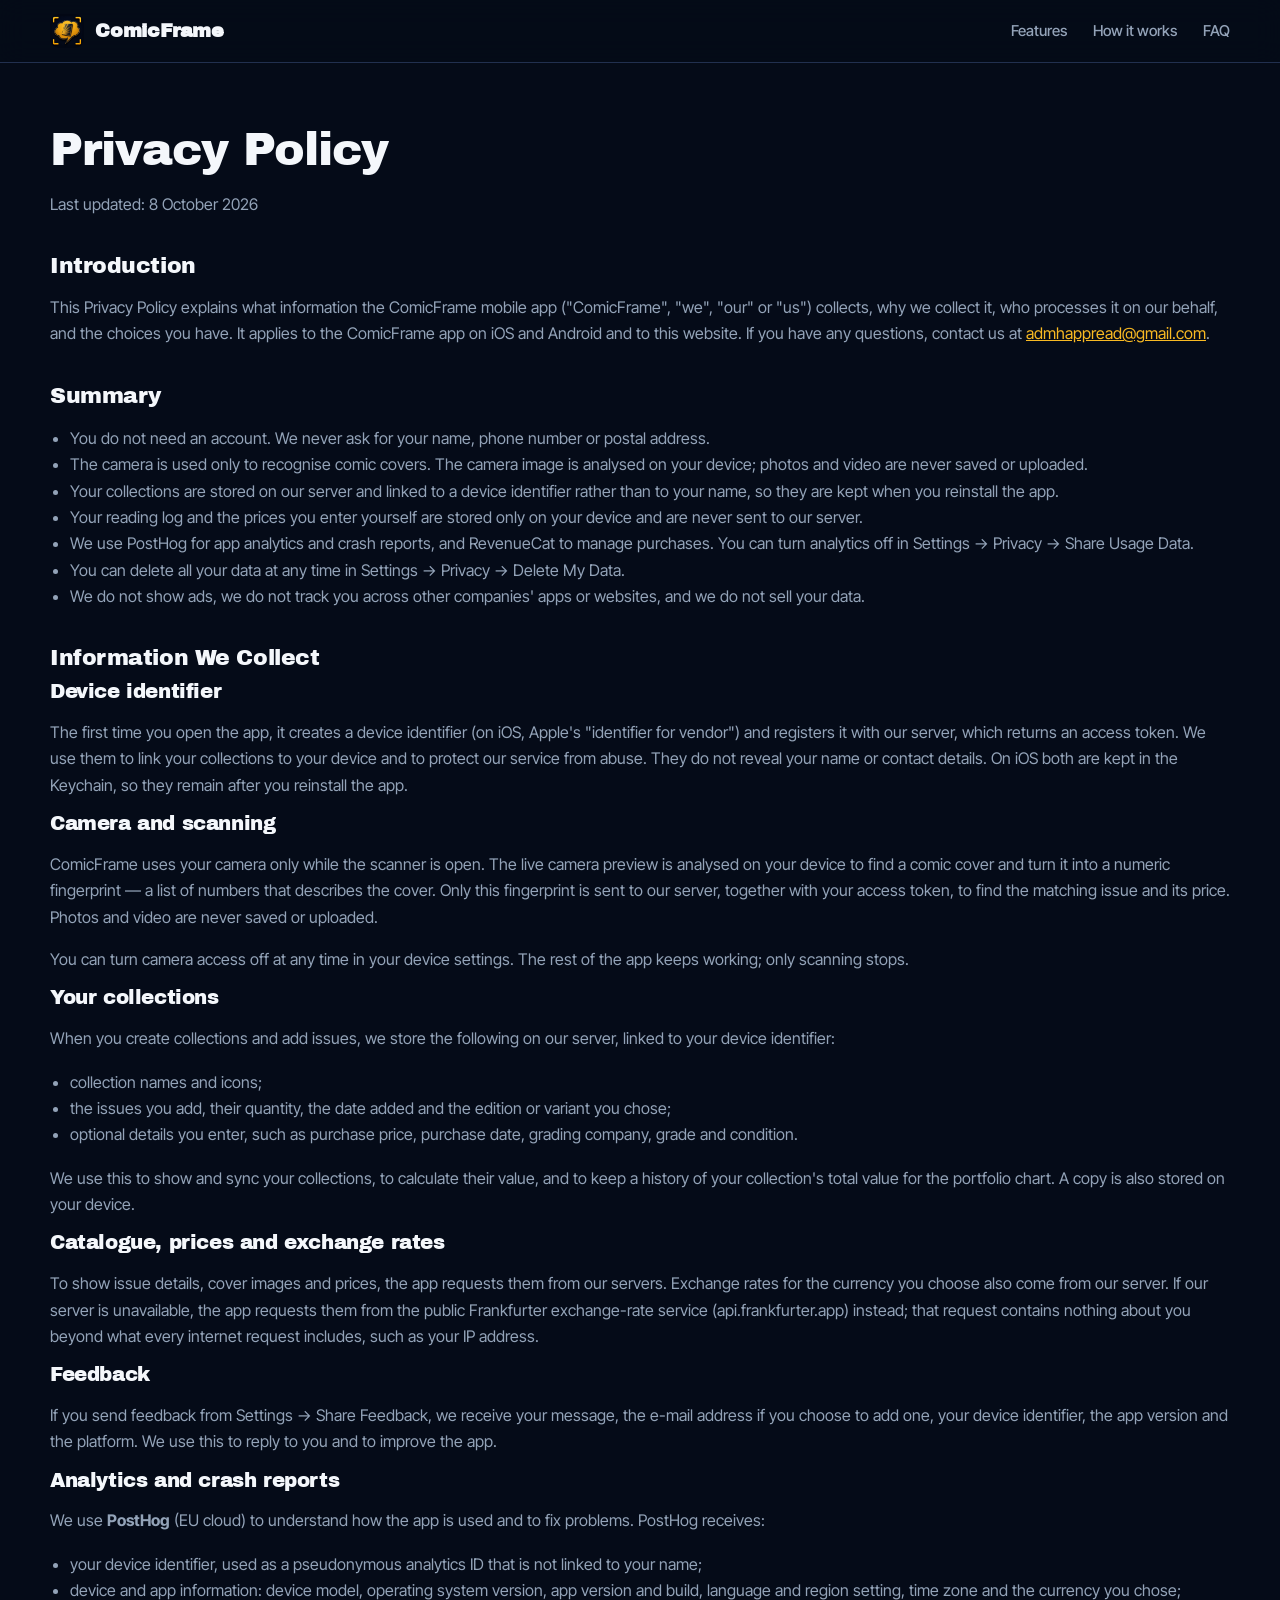
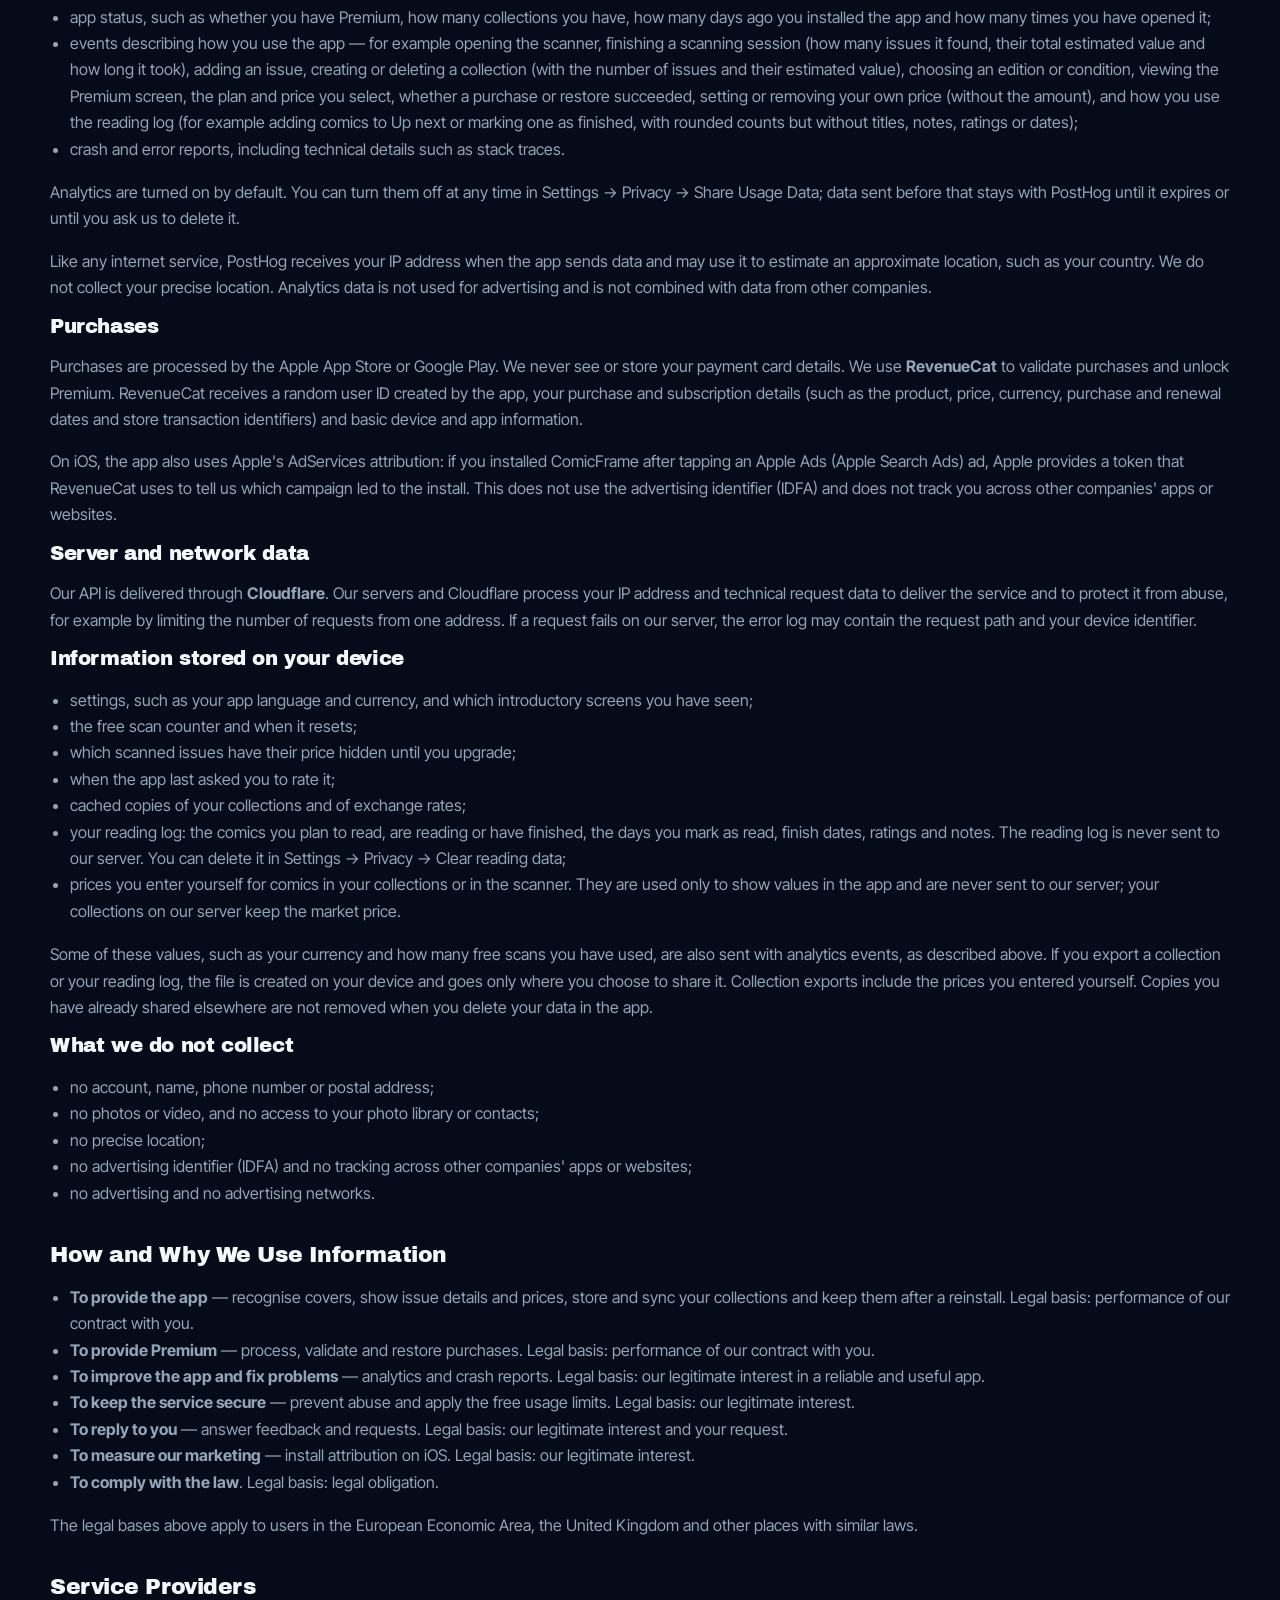
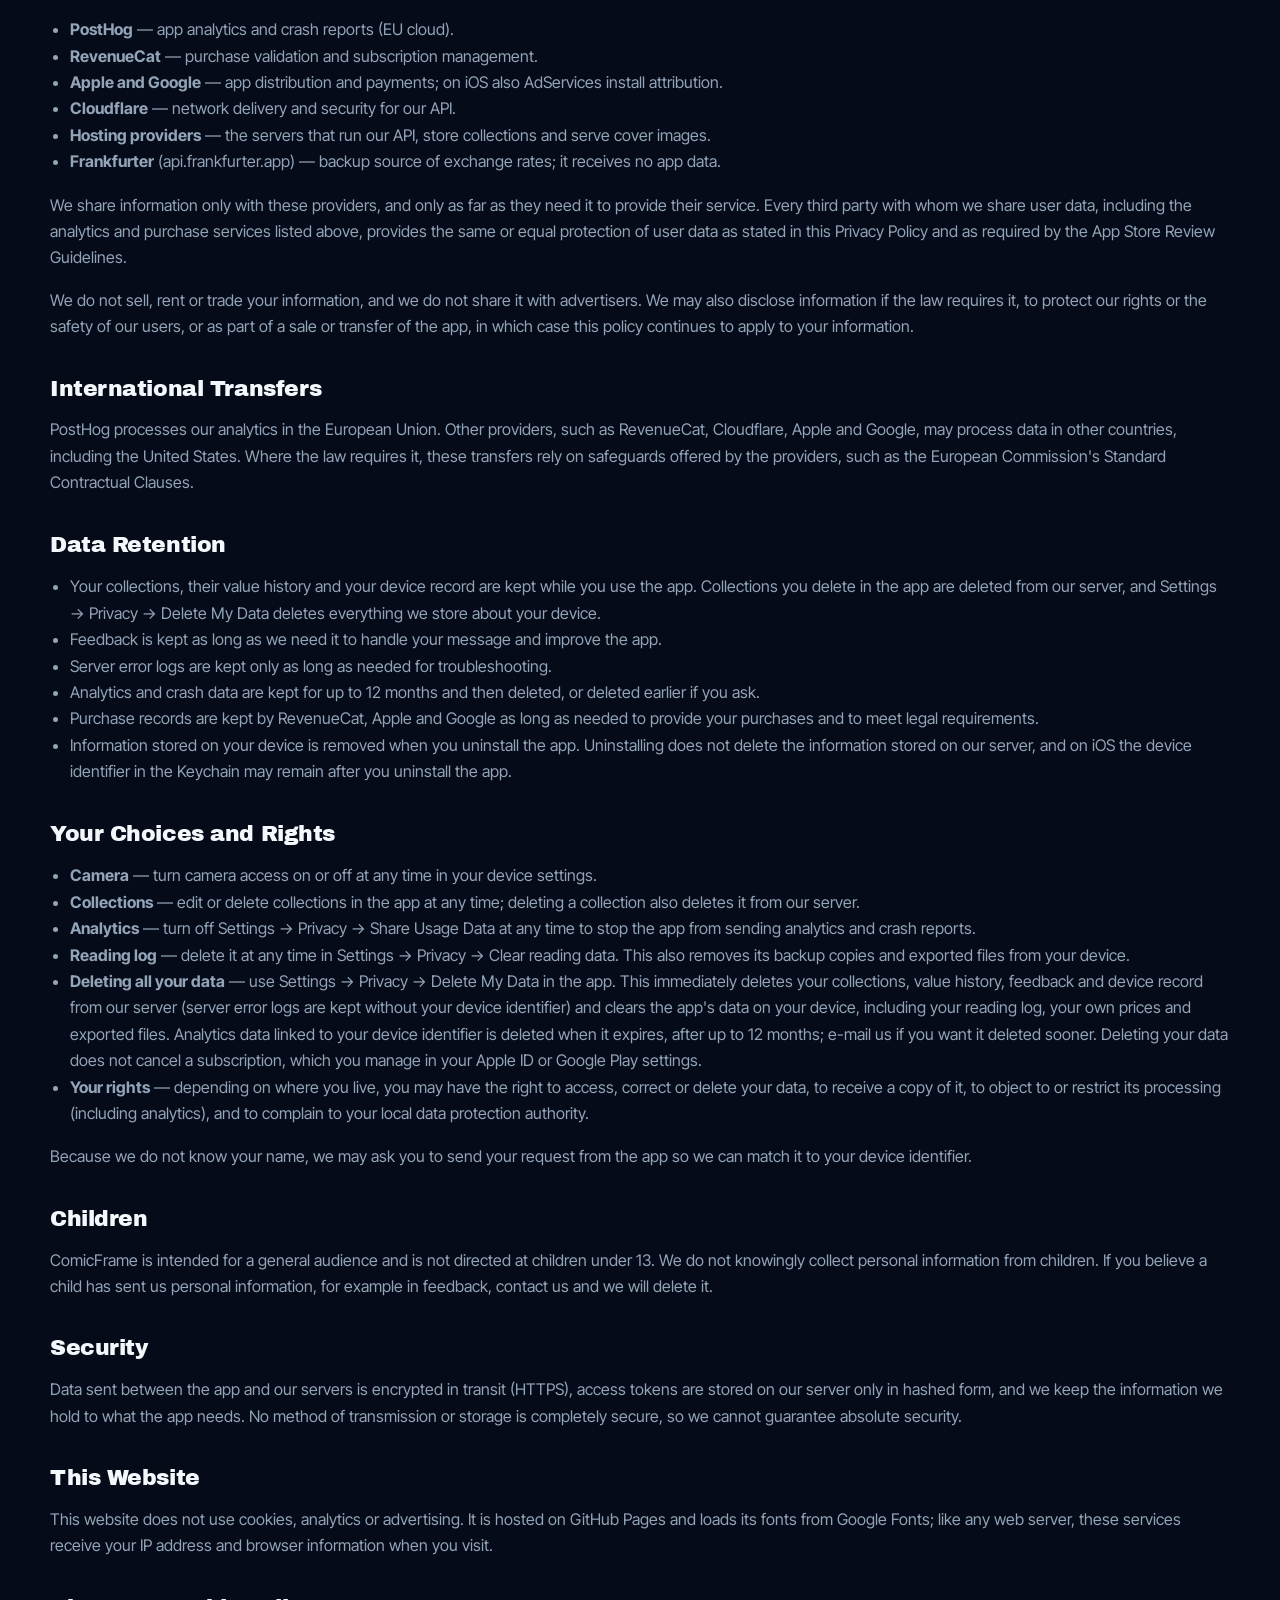
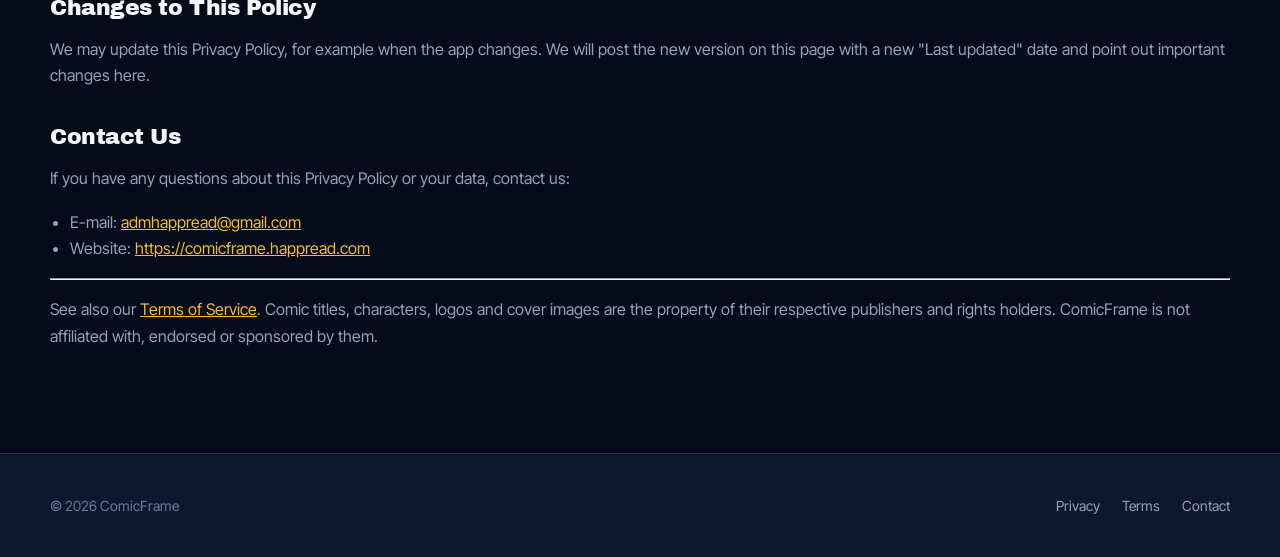
==== commit bb642dad: "Update app descriptions and privacy policy details Revised the app's meta descriptions in index.html" ====
--- a/privacy.html
+++ b/privacy.html
@@ -38,7 +38,7 @@
     <article>
         <header>
           <h1>Privacy Policy</h1>
-          <p>Last updated: 6 October 2026</p>
+          <p>Last updated: 8 October 2026</p>
         </header>
 
         <div>
@@ -62,7 +62,15 @@
               Your collections are stored on our server and linked to a device identifier rather than
               to your name, so they are kept when you reinstall the app.
             </li>
-            <li>We use PostHog for app analytics and crash reports, and RevenueCat to manage purchases.</li>
+            <li>
+              Your reading log and the prices you enter yourself are stored only on your device and are
+              never sent to our server.
+            </li>
+            <li>
+              We use PostHog for app analytics and crash reports, and RevenueCat to manage purchases. You
+              can turn analytics off in Settings → Privacy → Share Usage Data.
+            </li>
+            <li>You can delete all your data at any time in Settings → Privacy → Delete My Data.</li>
             <li>
               We do not show ads, we do not track you across other companies' apps or websites, and we
               do not sell your data.
@@ -136,12 +144,21 @@
             </li>
             <li>
               events describing how you use the app — for example opening the scanner, finishing a
-              scanning session, adding an issue, creating or deleting a collection, choosing an
-              edition or condition, viewing the Premium screen, and whether a purchase or restore
-              succeeded;
+              scanning session (how many issues it found, their total estimated value and how long it
+              took), adding an issue, creating or deleting a collection (with the number of issues and
+              their estimated value), choosing an edition or condition, viewing the Premium screen, the
+              plan and price you select, whether a purchase or restore succeeded, setting or removing
+              your own price (without the amount), and how you use the reading log (for example adding
+              comics to Up next or marking one as finished, with rounded counts but without titles,
+              notes, ratings or dates);
             </li>
             <li>crash and error reports, including technical details such as stack traces.</li>
           </ul>
+          <p>
+            Analytics are turned on by default. You can turn them off at any time in Settings → Privacy →
+            Share Usage Data; data sent before that stays with PostHog until it expires or until you ask
+            us to delete it.
+          </p>
           <p>
             Like any internet service, PostHog receives your IP address when the app sends data and
             may use it to estimate an approximate location, such as your country. We do not collect
@@ -172,17 +189,30 @@
             on our server, the error log may contain the request path and your device identifier.
           </p>
 
-          <h3>Information stored only on your device</h3>
+          <h3>Information stored on your device</h3>
           <ul>
             <li>settings, such as your app language and currency, and which introductory screens you have seen;</li>
             <li>the free scan counter and when it resets;</li>
             <li>which scanned issues have their price hidden until you upgrade;</li>
             <li>when the app last asked you to rate it;</li>
-            <li>cached copies of your collections and of exchange rates.</li>
-          </ul>
-          <p>
-            If you export a collection, the file is created on your device and goes only where you
-            choose to share it.
+            <li>cached copies of your collections and of exchange rates;</li>
+            <li>
+              your reading log: the comics you plan to read, are reading or have finished, the days you
+              mark as read, finish dates, ratings and notes. The reading log is never sent to our
+              server. You can delete it in Settings → Privacy → Clear reading data;
+            </li>
+            <li>
+              prices you enter yourself for comics in your collections or in the scanner. They are used
+              only to show values in the app and are never sent to our server; your collections on our
+              server keep the market price.
+            </li>
+          </ul>
+          <p>
+            Some of these values, such as your currency and how many free scans you have used, are
+            also sent with analytics events, as described above. If you export a collection or your
+            reading log, the file is created on your device and goes only where you choose to share it.
+            Collection exports include the prices you entered yourself. Copies you have already shared
+            elsewhere are not removed when you delete your data in the app.
           </p>
 
           <h3>What we do not collect</h3>
@@ -236,10 +266,15 @@
           </ul>
           <p>
             We share information only with these providers, and only as far as they need it to provide
-            their service. We do not sell, rent or trade your information, and we do not share it with
-            advertisers. We may also disclose information if the law requires it, to protect our
-            rights or the safety of our users, or as part of a sale or transfer of the app, in which
-            case this policy continues to apply to your information.
+            their service. Every third party with whom we share user data, including the analytics and
+            purchase services listed above, provides the same or equal protection of user data as
+            stated in this Privacy Policy and as required by the App Store Review Guidelines.
+          </p>
+          <p>
+            We do not sell, rent or trade your information, and we do not share it with advertisers.
+            We may also disclose information if the law requires it, to protect our rights or the
+            safety of our users, or as part of a sale or transfer of the app, in which case this policy
+            continues to apply to your information.
           </p>
 
           <h2>International Transfers</h2>
@@ -254,18 +289,18 @@
           <ul>
             <li>
               Your collections, their value history and your device record are kept while you use the
-              app. Collections you delete in the app are deleted from our server. The rest is deleted
-              when you ask us to delete your data.
+              app. Collections you delete in the app are deleted from our server, and Settings → Privacy →
+              Delete My Data deletes everything we store about your device.
             </li>
             <li>Feedback is kept as long as we need it to handle your message and improve the app.</li>
             <li>Server error logs are kept only as long as needed for troubleshooting.</li>
-            <li>Analytics and crash data are kept for a limited period for analysis, or deleted earlier if you ask.</li>
+            <li>Analytics and crash data are kept for up to 12 months and then deleted, or deleted earlier if you ask.</li>
             <li>
               Purchase records are kept by RevenueCat, Apple and Google as long as needed to provide
               your purchases and to meet legal requirements.
             </li>
             <li>
-              Information stored only on your device is removed when you uninstall the app.
+              Information stored on your device is removed when you uninstall the app.
               Uninstalling does not delete the information stored on our server, and on iOS the device
               identifier in the Keychain may remain after you uninstall the app.
             </li>
@@ -279,11 +314,21 @@
               deleting a collection also deletes it from our server.
             </li>
             <li>
-              <strong>Deleting all your data</strong> — send a request from Settings → Share Feedback
-              in the app, or e-mail us. A request sent from the app automatically includes your device
-              identifier, so we can find your data. We will delete your collections, value history,
-              feedback and device record from our server, together with the analytics data linked to
-              your device identifier.
+              <strong>Analytics</strong> — turn off Settings → Privacy → Share Usage Data at any time to stop the
+              app from sending analytics and crash reports.
+            </li>
+            <li>
+              <strong>Reading log</strong> — delete it at any time in Settings → Privacy → Clear reading data.
+              This also removes its backup copies and exported files from your device.
+            </li>
+            <li>
+              <strong>Deleting all your data</strong> — use Settings → Privacy → Delete My Data in the app. This
+              immediately deletes your collections, value history, feedback and device record from our
+              server (server error logs are kept without your device identifier) and clears the app's
+              data on your device, including your reading log, your own prices and exported files.
+              Analytics data linked to your device identifier is deleted when it expires, after up to
+              12 months; e-mail us if you want it deleted sooner. Deleting your data does not cancel a
+              subscription, which you manage in your Apple ID or Google Play settings.
             </li>
             <li>
               <strong>Your rights</strong> — depending on where you live, you may have the right to
